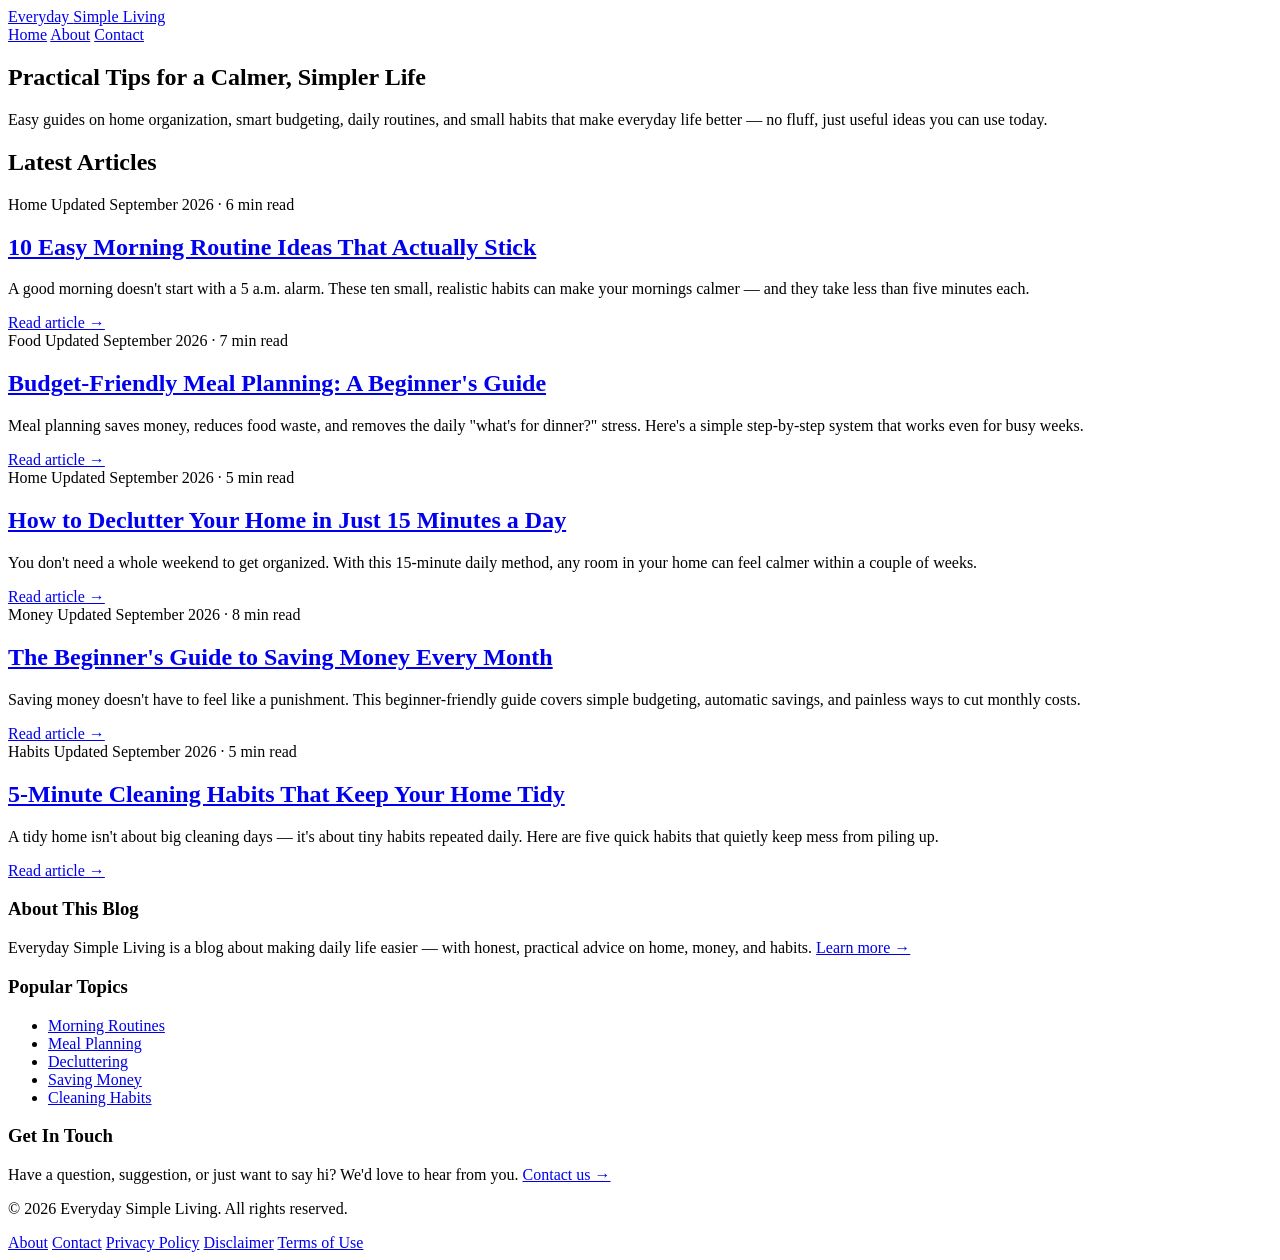
==== index.html @ 18d077da "Add Everyday Simple Living blog: homepage, 5 articles, and AdSense-required pages (About, Contact, P" ====
<!DOCTYPE html>
<html lang="en">
<head>
  <meta charset="UTF-8">
  <meta name="viewport" content="width=device-width, initial-scale=1.0">
  <title>Everyday Simple Living — Practical Tips for Home, Money &amp; Daily Life</title>
  <meta name="description" content="Everyday Simple Living shares practical, easy-to-follow tips on home organization, budgeting, routines, and everyday life. Simple ideas that make daily life calmer and better.">
  <link rel="stylesheet" href="style.css">
</head>
<body>

<header class="site-header">
  <div class="header-inner">
    <a class="site-title" href="index.html">Everyday <span>Simple Living</span></a>
    <nav class="main-nav">
      <a href="index.html" class="active">Home</a>
      <a href="about.html">About</a>
      <a href="contact.html">Contact</a>
    </nav>
  </div>
</header>

<section class="hero">
  <h1>Practical Tips for a Calmer, Simpler Life</h1>
  <p>Easy guides on home organization, smart budgeting, daily routines, and small habits that make everyday life better — no fluff, just useful ideas you can use today.</p>
</section>

<div class="container">
  <main class="content">
    <h2 class="section-title">Latest Articles</h2>
    <div class="post-list">

      <article class="card">
        <div class="meta"><span class="tag">Home</span> Updated September 2026 · 6 min read</div>
        <h2><a href="posts/easy-morning-routines.html">10 Easy Morning Routine Ideas That Actually Stick</a></h2>
        <p class="excerpt">A good morning doesn't start with a 5 a.m. alarm. These ten small, realistic habits can make your mornings calmer — and they take less than five minutes each.</p>
        <a class="read-more" href="posts/easy-morning-routines.html">Read article →</a>
      </article>

      <article class="card">
        <div class="meta"><span class="tag">Food</span> Updated September 2026 · 7 min read</div>
        <h2><a href="posts/budget-friendly-meal-planning.html">Budget-Friendly Meal Planning: A Beginner's Guide</a></h2>
        <p class="excerpt">Meal planning saves money, reduces food waste, and removes the daily "what's for dinner?" stress. Here's a simple step-by-step system that works even for busy weeks.</p>
        <a class="read-more" href="posts/budget-friendly-meal-planning.html">Read article →</a>
      </article>

      <article class="card">
        <div class="meta"><span class="tag">Home</span> Updated September 2026 · 5 min read</div>
        <h2><a href="posts/declutter-your-home-15-minutes.html">How to Declutter Your Home in Just 15 Minutes a Day</a></h2>
        <p class="excerpt">You don't need a whole weekend to get organized. With this 15-minute daily method, any room in your home can feel calmer within a couple of weeks.</p>
        <a class="read-more" href="posts/declutter-your-home-15-minutes.html">Read article →</a>
      </article>

      <article class="card">
        <div class="meta"><span class="tag">Money</span> Updated September 2026 · 8 min read</div>
        <h2><a href="posts/beginners-guide-saving-money.html">The Beginner's Guide to Saving Money Every Month</a></h2>
        <p class="excerpt">Saving money doesn't have to feel like a punishment. This beginner-friendly guide covers simple budgeting, automatic savings, and painless ways to cut monthly costs.</p>
        <a class="read-more" href="posts/beginners-guide-saving-money.html">Read article →</a>
      </article>

      <article class="card">
        <div class="meta"><span class="tag">Habits</span> Updated September 2026 · 5 min read</div>
        <h2><a href="posts/5-minute-cleaning-habits.html">5-Minute Cleaning Habits That Keep Your Home Tidy</a></h2>
        <p class="excerpt">A tidy home isn't about big cleaning days — it's about tiny habits repeated daily. Here are five quick habits that quietly keep mess from piling up.</p>
        <a class="read-more" href="posts/5-minute-cleaning-habits.html">Read article →</a>
      </article>

    </div>
  </main>

  <aside class="sidebar">
    <div class="widget">
      <h3>About This Blog</h3>
      <p>Everyday Simple Living is a blog about making daily life easier — with honest, practical advice on home, money, and habits. <a href="about.html">Learn more →</a></p>
    </div>
    <div class="widget">
      <h3>Popular Topics</h3>
      <ul>
        <li><a href="posts/easy-morning-routines.html">Morning Routines</a></li>
        <li><a href="posts/budget-friendly-meal-planning.html">Meal Planning</a></li>
        <li><a href="posts/declutter-your-home-15-minutes.html">Decluttering</a></li>
        <li><a href="posts/beginners-guide-saving-money.html">Saving Money</a></li>
        <li><a href="posts/5-minute-cleaning-habits.html">Cleaning Habits</a></li>
      </ul>
    </div>
    <div class="widget">
      <h3>Get In Touch</h3>
      <p>Have a question, suggestion, or just want to say hi? We'd love to hear from you. <a href="contact.html">Contact us →</a></p>
    </div>
  </aside>
</div>

<footer class="site-footer">
  <div class="footer-inner">
    <p>© 2026 Everyday Simple Living. All rights reserved.</p>
    <span class="legal">
      <a href="about.html">About</a>
      <a href="contact.html">Contact</a>
      <a href="privacy-policy.html">Privacy Policy</a>
      <a href="disclaimer.html">Disclaimer</a>
      <a href="terms.html">Terms of Use</a>
    </span>
  </div>
</footer>

</body>
</html>
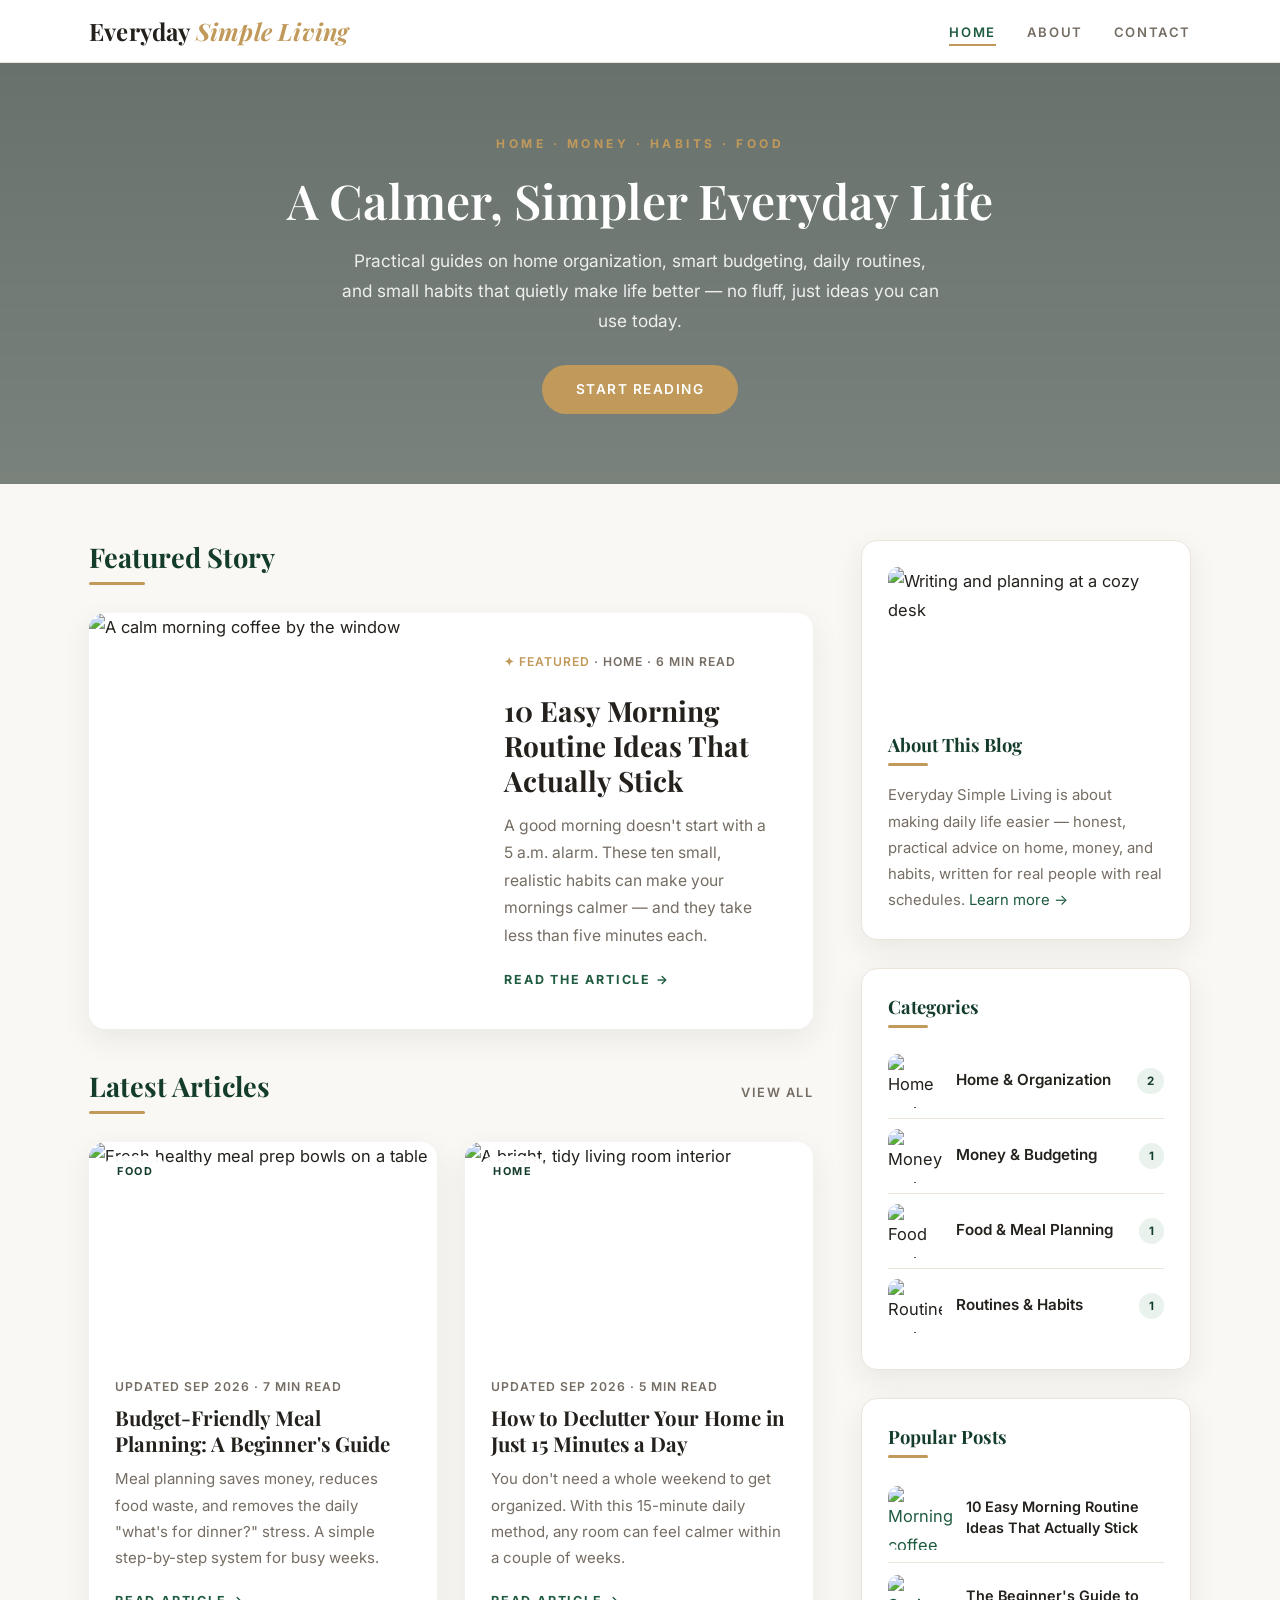
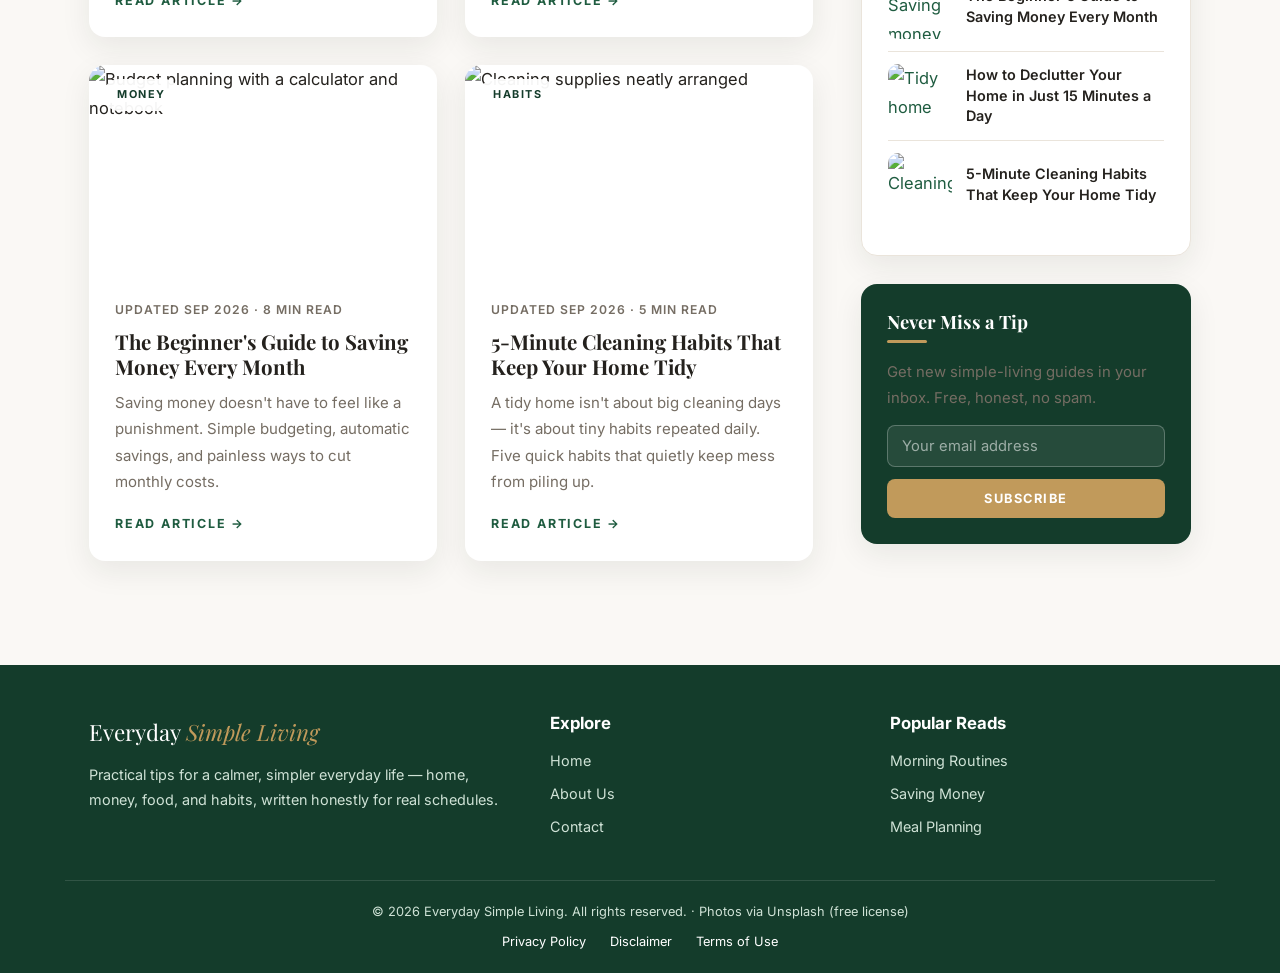
==== commit 55e6193e: "Redesign homepage: hero with background image, featured story, 4 image cards, sidebar with categorie" ====
--- a/index.html
+++ b/index.html
@@ -21,81 +21,204 @@
 </header>
 
 <section class="hero">
-  <h1>Practical Tips for a Calmer, Simpler Life</h1>
-  <p>Easy guides on home organization, smart budgeting, daily routines, and small habits that make everyday life better — no fluff, just useful ideas you can use today.</p>
+  <div class="hero-inner">
+    <div class="kicker">Home · Money · Habits · Food</div>
+    <h1>A Calmer, Simpler Everyday Life</h1>
+    <p>Practical guides on home organization, smart budgeting, daily routines, and small habits that quietly make life better — no fluff, just ideas you can use today.</p>
+    <a class="btn" href="#latest">Start Reading</a>
+  </div>
 </section>
 
 <div class="container">
-  <main class="content">
-    <h2 class="section-title">Latest Articles</h2>
-    <div class="post-list">
-
-      <article class="card">
-        <div class="meta"><span class="tag">Home</span> Updated September 2026 · 6 min read</div>
+  <main class="content" id="latest">
+    <div class="section-head">
+      <h2>Featured Story</h2>
+    </div>
+
+    <article class="featured">
+      <div class="featured-img">
+        <img src="https://images.unsplash.com/photo-1495474472287-4d71bcdd2085?w=1000&q=80&auto=format&fit=crop" alt="A calm morning coffee by the window" loading="lazy">
+      </div>
+      <div class="featured-body">
+        <div class="meta"><span style="color:var(--gold)">✦ Featured</span> · Home · 6 min read</div>
         <h2><a href="posts/easy-morning-routines.html">10 Easy Morning Routine Ideas That Actually Stick</a></h2>
-        <p class="excerpt">A good morning doesn't start with a 5 a.m. alarm. These ten small, realistic habits can make your mornings calmer — and they take less than five minutes each.</p>
-        <a class="read-more" href="posts/easy-morning-routines.html">Read article →</a>
-      </article>
-
-      <article class="card">
-        <div class="meta"><span class="tag">Food</span> Updated September 2026 · 7 min read</div>
-        <h2><a href="posts/budget-friendly-meal-planning.html">Budget-Friendly Meal Planning: A Beginner's Guide</a></h2>
-        <p class="excerpt">Meal planning saves money, reduces food waste, and removes the daily "what's for dinner?" stress. Here's a simple step-by-step system that works even for busy weeks.</p>
-        <a class="read-more" href="posts/budget-friendly-meal-planning.html">Read article →</a>
-      </article>
-
-      <article class="card">
-        <div class="meta"><span class="tag">Home</span> Updated September 2026 · 5 min read</div>
-        <h2><a href="posts/declutter-your-home-15-minutes.html">How to Declutter Your Home in Just 15 Minutes a Day</a></h2>
-        <p class="excerpt">You don't need a whole weekend to get organized. With this 15-minute daily method, any room in your home can feel calmer within a couple of weeks.</p>
-        <a class="read-more" href="posts/declutter-your-home-15-minutes.html">Read article →</a>
-      </article>
-
-      <article class="card">
-        <div class="meta"><span class="tag">Money</span> Updated September 2026 · 8 min read</div>
-        <h2><a href="posts/beginners-guide-saving-money.html">The Beginner's Guide to Saving Money Every Month</a></h2>
-        <p class="excerpt">Saving money doesn't have to feel like a punishment. This beginner-friendly guide covers simple budgeting, automatic savings, and painless ways to cut monthly costs.</p>
-        <a class="read-more" href="posts/beginners-guide-saving-money.html">Read article →</a>
-      </article>
-
-      <article class="card">
-        <div class="meta"><span class="tag">Habits</span> Updated September 2026 · 5 min read</div>
-        <h2><a href="posts/5-minute-cleaning-habits.html">5-Minute Cleaning Habits That Keep Your Home Tidy</a></h2>
-        <p class="excerpt">A tidy home isn't about big cleaning days — it's about tiny habits repeated daily. Here are five quick habits that quietly keep mess from piling up.</p>
-        <a class="read-more" href="posts/5-minute-cleaning-habits.html">Read article →</a>
+        <p>A good morning doesn't start with a 5 a.m. alarm. These ten small, realistic habits can make your mornings calmer — and they take less than five minutes each.</p>
+        <a class="read-more" href="posts/easy-morning-routines.html">Read the article →</a>
+      </div>
+    </article>
+
+    <div class="section-head">
+      <h2>Latest Articles</h2>
+      <a href="index.html">View all</a>
+    </div>
+
+    <div class="post-grid">
+
+      <article class="card">
+        <div class="card-img">
+          <img src="https://images.unsplash.com/photo-1512621776951-a57141f2eefd?w=900&q=80&auto=format&fit=crop" alt="Fresh healthy meal prep bowls on a table" loading="lazy">
+          <span class="tag">Food</span>
+        </div>
+        <div class="card-body">
+          <div class="meta">Updated Sep 2026 · 7 min read</div>
+          <h3><a href="posts/budget-friendly-meal-planning.html">Budget-Friendly Meal Planning: A Beginner's Guide</a></h3>
+          <p class="excerpt">Meal planning saves money, reduces food waste, and removes the daily "what's for dinner?" stress. A simple step-by-step system for busy weeks.</p>
+          <a class="read-more" href="posts/budget-friendly-meal-planning.html">Read article →</a>
+        </div>
+      </article>
+
+      <article class="card">
+        <div class="card-img">
+          <img src="https://images.unsplash.com/photo-1522708323590-d24dbb6b0267?w=900&q=80&auto=format&fit=crop" alt="A bright, tidy living room interior" loading="lazy">
+          <span class="tag">Home</span>
+        </div>
+        <div class="card-body">
+          <div class="meta">Updated Sep 2026 · 5 min read</div>
+          <h3><a href="posts/declutter-your-home-15-minutes.html">How to Declutter Your Home in Just 15 Minutes a Day</a></h3>
+          <p class="excerpt">You don't need a whole weekend to get organized. With this 15-minute daily method, any room can feel calmer within a couple of weeks.</p>
+          <a class="read-more" href="posts/declutter-your-home-15-minutes.html">Read article →</a>
+        </div>
+      </article>
+
+      <article class="card">
+        <div class="card-img">
+          <img src="https://images.unsplash.com/photo-1554224155-6726b3ff858f?w=900&q=80&auto=format&fit=crop" alt="Budget planning with a calculator and notebook" loading="lazy">
+          <span class="tag">Money</span>
+        </div>
+        <div class="card-body">
+          <div class="meta">Updated Sep 2026 · 8 min read</div>
+          <h3><a href="posts/beginners-guide-saving-money.html">The Beginner's Guide to Saving Money Every Month</a></h3>
+          <p class="excerpt">Saving money doesn't have to feel like a punishment. Simple budgeting, automatic savings, and painless ways to cut monthly costs.</p>
+          <a class="read-more" href="posts/beginners-guide-saving-money.html">Read article →</a>
+        </div>
+      </article>
+
+      <article class="card">
+        <div class="card-img">
+          <img src="https://images.unsplash.com/photo-1581578731548-c64695cc6952?w=900&q=80&auto=format&fit=crop" alt="Cleaning supplies neatly arranged" loading="lazy">
+          <span class="tag">Habits</span>
+        </div>
+        <div class="card-body">
+          <div class="meta">Updated Sep 2026 · 5 min read</div>
+          <h3><a href="posts/5-minute-cleaning-habits.html">5-Minute Cleaning Habits That Keep Your Home Tidy</a></h3>
+          <p class="excerpt">A tidy home isn't about big cleaning days — it's about tiny habits repeated daily. Five quick habits that quietly keep mess from piling up.</p>
+          <a class="read-more" href="posts/5-minute-cleaning-habits.html">Read article →</a>
+        </div>
       </article>
 
     </div>
   </main>
 
   <aside class="sidebar">
+
     <div class="widget">
-      <h3>About This Blog</h3>
-      <p>Everyday Simple Living is a blog about making daily life easier — with honest, practical advice on home, money, and habits. <a href="about.html">Learn more →</a></p>
-    </div>
+      <img class="about-img" src="https://images.unsplash.com/photo-1454165804606-c3d57bc86b40?w=800&q=80&auto=format&fit=crop" alt="Writing and planning at a cozy desk" loading="lazy">
+      <h3 class="widget-title">About This Blog</h3>
+      <p>Everyday Simple Living is about making daily life easier — honest, practical advice on home, money, and habits, written for real people with real schedules. <a href="about.html">Learn more →</a></p>
+    </div>
+
     <div class="widget">
-      <h3>Popular Topics</h3>
+      <h3 class="widget-title">Categories</h3>
+      <ul class="cat-list">
+        <li>
+          <a href="index.html">
+            <img src="https://images.unsplash.com/photo-1600585154340-be6161a56a0c?w=300&q=70&auto=format&fit=crop" alt="Home and organization" loading="lazy">
+            <span class="cat-name">Home &amp; Organization</span>
+            <span class="cat-count">2</span>
+          </a>
+        </li>
+        <li>
+          <a href="index.html">
+            <img src="https://images.unsplash.com/photo-1554224155-6726b3ff858f?w=300&q=70&auto=format&fit=crop" alt="Money and budgeting" loading="lazy">
+            <span class="cat-name">Money &amp; Budgeting</span>
+            <span class="cat-count">1</span>
+          </a>
+        </li>
+        <li>
+          <a href="index.html">
+            <img src="https://images.unsplash.com/photo-1490645935967-10de6ba17061?w=300&q=70&auto=format&fit=crop" alt="Food and meal planning" loading="lazy">
+            <span class="cat-name">Food &amp; Meal Planning</span>
+            <span class="cat-count">1</span>
+          </a>
+        </li>
+        <li>
+          <a href="index.html">
+            <img src="https://images.unsplash.com/photo-1517705008128-361805f42e86?w=300&q=70&auto=format&fit=crop" alt="Routines and habits" loading="lazy">
+            <span class="cat-name">Routines &amp; Habits</span>
+            <span class="cat-count">1</span>
+          </a>
+        </li>
+      </ul>
+    </div>
+
+    <div class="widget">
+      <h3 class="widget-title">Popular Posts</h3>
+      <ul class="pop-list">
+        <li>
+          <a href="posts/easy-morning-routines.html">
+            <img src="https://images.unsplash.com/photo-1495474472287-4d71bcdd2085?w=300&q=70&auto=format&fit=crop" alt="Morning coffee" loading="lazy">
+            <span class="pop-title">10 Easy Morning Routine Ideas That Actually Stick</span>
+          </a>
+        </li>
+        <li>
+          <a href="posts/beginners-guide-saving-money.html">
+            <img src="https://images.unsplash.com/photo-1554224155-6726b3ff858f?w=300&q=70&auto=format&fit=crop" alt="Saving money" loading="lazy">
+            <span class="pop-title">The Beginner's Guide to Saving Money Every Month</span>
+          </a>
+        </li>
+        <li>
+          <a href="posts/declutter-your-home-15-minutes.html">
+            <img src="https://images.unsplash.com/photo-1522708323590-d24dbb6b0267?w=300&q=70&auto=format&fit=crop" alt="Tidy home" loading="lazy">
+            <span class="pop-title">How to Declutter Your Home in Just 15 Minutes a Day</span>
+          </a>
+        </li>
+        <li>
+          <a href="posts/5-minute-cleaning-habits.html">
+            <img src="https://images.unsplash.com/photo-1581578731548-c64695cc6952?w=300&q=70&auto=format&fit=crop" alt="Cleaning" loading="lazy">
+            <span class="pop-title">5-Minute Cleaning Habits That Keep Your Home Tidy</span>
+          </a>
+        </li>
+      </ul>
+    </div>
+
+    <div class="widget newsletter">
+      <h3 class="widget-title">Never Miss a Tip</h3>
+      <p style="margin-bottom:14px;">Get new simple-living guides in your inbox. Free, honest, no spam.</p>
+      <form action="mailto:hello@everydaysimpleliving.com" method="post" enctype="text/plain">
+        <input type="email" name="email" placeholder="Your email address" required>
+        <button type="submit">Subscribe</button>
+      </form>
+    </div>
+
+  </aside>
+</div>
+
+<footer class="site-footer">
+  <div class="footer-top">
+    <div>
+      <div class="footer-brand">Everyday <span>Simple Living</span></div>
+      <p>Practical tips for a calmer, simpler everyday life — home, money, food, and habits, written honestly for real schedules.</p>
+    </div>
+    <div>
+      <h3>Explore</h3>
+      <ul>
+        <li><a href="index.html">Home</a></li>
+        <li><a href="about.html">About Us</a></li>
+        <li><a href="contact.html">Contact</a></li>
+      </ul>
+    </div>
+    <div>
+      <h3>Popular Reads</h3>
       <ul>
         <li><a href="posts/easy-morning-routines.html">Morning Routines</a></li>
+        <li><a href="posts/beginners-guide-saving-money.html">Saving Money</a></li>
         <li><a href="posts/budget-friendly-meal-planning.html">Meal Planning</a></li>
-        <li><a href="posts/declutter-your-home-15-minutes.html">Decluttering</a></li>
-        <li><a href="posts/beginners-guide-saving-money.html">Saving Money</a></li>
-        <li><a href="posts/5-minute-cleaning-habits.html">Cleaning Habits</a></li>
-      </ul>
-    </div>
-    <div class="widget">
-      <h3>Get In Touch</h3>
-      <p>Have a question, suggestion, or just want to say hi? We'd love to hear from you. <a href="contact.html">Contact us →</a></p>
-    </div>
-  </aside>
-</div>
-
-<footer class="site-footer">
-  <div class="footer-inner">
-    <p>© 2026 Everyday Simple Living. All rights reserved.</p>
+      </ul>
+    </div>
+  </div>
+  <div class="footer-bottom">
+    <p>© 2026 Everyday Simple Living. All rights reserved. · Photos via Unsplash (free license)</p>
     <span class="legal">
-      <a href="about.html">About</a>
-      <a href="contact.html">Contact</a>
       <a href="privacy-policy.html">Privacy Policy</a>
       <a href="disclaimer.html">Disclaimer</a>
       <a href="terms.html">Terms of Use</a>
--- a/style.css
+++ b/style.css
@@ -0,0 +1,450 @@
+@import url('https://fonts.googleapis.com/css2?family=Playfair+Display:ital,wght@0,500;0,600;0,700;1,500&family=Inter:wght@400;500;600;700&display=swap');
+
+:root {
+  --bg: #faf8f5;
+  --card: #ffffff;
+  --text: #24211d;
+  --muted: #756d63;
+  --accent: #1f5c40;
+  --accent-dark: #143c2b;
+  --accent-light: #e9f2ec;
+  --gold: #c19a5b;
+  --border: #eae4db;
+  --shadow: 0 10px 30px rgba(20, 40, 30, 0.08);
+  --shadow-hover: 0 18px 44px rgba(20, 40, 30, 0.14);
+  --max: 1150px;
+}
+
+* { margin: 0; padding: 0; box-sizing: border-box; }
+
+body {
+  font-family: "Inter", "Helvetica Neue", Arial, sans-serif;
+  background: var(--bg);
+  color: var(--text);
+  line-height: 1.75;
+  font-size: 16.5px;
+}
+
+h1, h2, h3, .site-title {
+  font-family: "Playfair Display", Georgia, serif;
+  line-height: 1.25;
+}
+
+img { display: block; }
+a { color: var(--accent); text-decoration: none; }
+a:hover { text-decoration: none; }
+
+/* ===== Header ===== */
+header.site-header {
+  background: rgba(255,255,255,0.94);
+  backdrop-filter: blur(8px);
+  border-bottom: 1px solid var(--border);
+  position: sticky;
+  top: 0;
+  z-index: 50;
+}
+.header-inner {
+  max-width: var(--max);
+  margin: 0 auto;
+  padding: 16px 24px;
+  display: flex;
+  align-items: center;
+  justify-content: space-between;
+  flex-wrap: wrap;
+  gap: 12px;
+}
+.site-title {
+  font-size: 1.5rem;
+  font-weight: 700;
+  color: var(--text);
+  letter-spacing: 0.2px;
+}
+.site-title span { color: var(--gold); font-style: italic; }
+nav.main-nav a {
+  margin-left: 26px;
+  font-size: 0.82rem;
+  color: var(--muted);
+  font-weight: 600;
+  text-transform: uppercase;
+  letter-spacing: 1.6px;
+  padding-bottom: 4px;
+  border-bottom: 2px solid transparent;
+  transition: color .2s;
+}
+nav.main-nav a:hover, nav.main-nav a.active { color: var(--accent); border-bottom-color: var(--gold); }
+
+/* ===== Hero ===== */
+.hero {
+  position: relative;
+  min-height: 400px;
+  display: flex;
+  align-items: center;
+  justify-content: center;
+  text-align: center;
+  background:
+    linear-gradient(rgba(15, 32, 24, 0.62), rgba(15, 32, 24, 0.55)),
+    url("https://images.unsplash.com/photo-1493809842364-78817add7ffb?w=1800&q=80&auto=format&fit=crop") center/cover no-repeat;
+  color: #fff;
+  padding: 70px 24px;
+}
+.hero-inner { max-width: 720px; }
+.hero .kicker {
+  font-size: 0.75rem;
+  font-weight: 700;
+  letter-spacing: 3.5px;
+  text-transform: uppercase;
+  color: var(--gold);
+  margin-bottom: 16px;
+}
+.hero h1 {
+  font-size: 3rem;
+  font-weight: 600;
+  margin-bottom: 16px;
+  color: #fff;
+}
+.hero p {
+  color: rgba(255,255,255,0.88);
+  font-size: 1.08rem;
+  max-width: 600px;
+  margin: 0 auto 28px;
+}
+.btn {
+  display: inline-block;
+  background: var(--gold);
+  color: #fff !important;
+  font-weight: 600;
+  font-size: 0.85rem;
+  letter-spacing: 1.5px;
+  text-transform: uppercase;
+  padding: 13px 34px;
+  border-radius: 40px;
+  transition: transform .2s, background .2s;
+}
+.btn:hover { background: #ad844a; transform: translateY(-2px); }
+
+/* ===== Layout ===== */
+.container {
+  max-width: var(--max);
+  margin: 0 auto;
+  padding: 56px 24px;
+  display: grid;
+  grid-template-columns: 1fr 330px;
+  gap: 48px;
+}
+main.content { min-width: 0; }
+
+.section-head {
+  display: flex;
+  align-items: baseline;
+  justify-content: space-between;
+  margin-bottom: 28px;
+}
+.section-head h2 {
+  font-size: 1.7rem;
+  color: var(--accent-dark);
+}
+.section-head h2::after {
+  content: "";
+  display: block;
+  width: 56px;
+  height: 3px;
+  background: var(--gold);
+  margin-top: 8px;
+  border-radius: 2px;
+}
+.section-head a { font-size: 0.8rem; font-weight: 600; letter-spacing: 1.5px; text-transform: uppercase; color: var(--muted); }
+.section-head a:hover { color: var(--accent); }
+
+/* ===== Featured card ===== */
+article.featured {
+  background: var(--card);
+  border-radius: 16px;
+  overflow: hidden;
+  box-shadow: var(--shadow);
+  display: grid;
+  grid-template-columns: 1.1fr 1fr;
+  margin-bottom: 40px;
+  transition: box-shadow .25s;
+}
+article.featured:hover { box-shadow: var(--shadow-hover); }
+.featured-img {
+  overflow: hidden;
+  min-height: 320px;
+}
+.featured-img img { width: 100%; height: 100%; object-fit: cover; transition: transform .5s; }
+article.featured:hover .featured-img img { transform: scale(1.05); }
+.featured-body { padding: 38px 36px; display: flex; flex-direction: column; justify-content: center; }
+.featured-body h2 { font-size: 1.75rem; margin: 12px 0 14px; }
+.featured-body h2 a { color: var(--text); }
+.featured-body h2 a:hover { color: var(--accent); }
+.featured-body p { color: var(--muted); margin-bottom: 20px; font-size: 0.98rem; }
+
+/* ===== Post cards grid ===== */
+.post-grid {
+  display: grid;
+  grid-template-columns: 1fr 1fr;
+  gap: 28px;
+}
+article.card {
+  background: var(--card);
+  border-radius: 16px;
+  overflow: hidden;
+  box-shadow: var(--shadow);
+  display: flex;
+  flex-direction: column;
+  transition: transform .25s, box-shadow .25s;
+}
+article.card:hover { transform: translateY(-4px); box-shadow: var(--shadow-hover); }
+.card-img { position: relative; overflow: hidden; }
+.card-img img { width: 100%; height: 210px; object-fit: cover; transition: transform .5s; }
+article.card:hover .card-img img { transform: scale(1.06); }
+.card-img .tag {
+  position: absolute;
+  top: 14px;
+  left: 14px;
+  background: rgba(255,255,255,0.95);
+  color: var(--accent-dark);
+  font-size: 0.68rem;
+  font-weight: 700;
+  letter-spacing: 1.5px;
+  text-transform: uppercase;
+  padding: 6px 14px;
+  border-radius: 30px;
+}
+.card-body { padding: 24px 26px 26px; display: flex; flex-direction: column; flex: 1; }
+.card-body h3 { font-size: 1.28rem; margin-bottom: 10px; }
+.card-body h3 a { color: var(--text); }
+.card-body h3 a:hover { color: var(--accent); }
+.meta {
+  font-size: 0.76rem;
+  color: var(--muted);
+  letter-spacing: 1px;
+  text-transform: uppercase;
+  font-weight: 600;
+  margin-bottom: 8px;
+}
+.card-body p.excerpt { color: var(--muted); font-size: 0.94rem; margin-bottom: 18px; }
+.read-more {
+  margin-top: auto;
+  font-weight: 700;
+  font-size: 0.78rem;
+  letter-spacing: 1.8px;
+  text-transform: uppercase;
+  color: var(--accent);
+}
+.read-more:hover { color: var(--gold); }
+
+/* ===== Sidebar ===== */
+aside.sidebar { display: grid; gap: 28px; align-content: start; }
+.widget {
+  background: var(--card);
+  border: 1px solid var(--border);
+  border-radius: 16px;
+  padding: 26px;
+  box-shadow: var(--shadow);
+}
+.widget-title {
+  font-size: 1.15rem;
+  color: var(--accent-dark);
+  margin-bottom: 16px;
+  position: relative;
+  padding-bottom: 10px;
+}
+.widget-title::after {
+  content: "";
+  position: absolute;
+  bottom: 0;
+  left: 0;
+  width: 40px;
+  height: 3px;
+  background: var(--gold);
+  border-radius: 2px;
+}
+.widget p { font-size: 0.93rem; color: var(--muted); }
+.about-img { width: 100%; height: 150px; object-fit: cover; border-radius: 10px; margin-bottom: 16px; }
+
+/* categories */
+.cat-list { list-style: none; }
+.cat-list li a {
+  display: flex;
+  align-items: center;
+  gap: 14px;
+  padding: 10px 0;
+  color: var(--text);
+  border-bottom: 1px solid var(--border);
+  transition: padding-left .2s;
+}
+.cat-list li:last-child a { border-bottom: none; }
+.cat-list li a:hover { padding-left: 6px; }
+.cat-list li a:hover .cat-name { color: var(--accent); }
+.cat-list img { width: 54px; height: 54px; object-fit: cover; border-radius: 10px; }
+.cat-name { font-weight: 600; font-size: 0.95rem; }
+.cat-count {
+  margin-left: auto;
+  background: var(--accent-light);
+  color: var(--accent-dark);
+  font-size: 0.72rem;
+  font-weight: 700;
+  padding: 3px 10px;
+  border-radius: 20px;
+}
+
+/* popular posts */
+.pop-list { list-style: none; }
+.pop-list li a {
+  display: flex;
+  gap: 14px;
+  align-items: center;
+  padding: 12px 0;
+  border-bottom: 1px solid var(--border);
+}
+.pop-list li:last-child a { border-bottom: none; }
+.pop-list img { width: 64px; height: 64px; object-fit: cover; border-radius: 10px; flex-shrink: 0; }
+.pop-title { font-weight: 600; font-size: 0.9rem; color: var(--text); line-height: 1.4; }
+.pop-list li a:hover .pop-title { color: var(--accent); }
+
+/* newsletter */
+.widget.newsletter { background: var(--accent-dark); border: none; color: #dcebe2; }
+.widget.newsletter .widget-title { color: #fff; }
+.widget.newsletter input {
+  width: 100%;
+  padding: 11px 14px;
+  border: 1px solid rgba(255,255,255,0.25);
+  background: rgba(255,255,255,0.08);
+  color: #fff;
+  border-radius: 8px;
+  font-family: inherit;
+  font-size: 0.92rem;
+  margin-bottom: 12px;
+}
+.widget.newsletter input::placeholder { color: rgba(255,255,255,0.55); }
+.widget.newsletter button {
+  width: 100%;
+  background: var(--gold);
+  color: #fff;
+  border: none;
+  padding: 12px;
+  border-radius: 8px;
+  font-weight: 700;
+  font-size: 0.8rem;
+  letter-spacing: 1.5px;
+  text-transform: uppercase;
+  cursor: pointer;
+  font-family: inherit;
+}
+.widget.newsletter button:hover { background: #ad844a; }
+
+/* ===== Article page ===== */
+.single-article {
+  max-width: 800px;
+  margin: 0 auto;
+  padding: 48px 24px 64px;
+}
+.single-article h1 { font-size: 2.3rem; margin: 12px 0 16px; }
+.single-article h2 { font-size: 1.5rem; margin: 32px 0 12px; color: var(--accent-dark); }
+.single-article h3 { font-size: 1.15rem; margin: 22px 0 8px; }
+.single-article p { margin-bottom: 16px; }
+.single-article ul, .single-article ol { margin: 0 0 16px 26px; }
+.single-article li { margin-bottom: 6px; }
+.byline {
+  color: var(--muted);
+  font-size: 0.78rem;
+  letter-spacing: 1.5px;
+  text-transform: uppercase;
+  font-weight: 600;
+  border-bottom: 1px solid var(--border);
+  padding-bottom: 18px;
+  margin-bottom: 28px;
+}
+.post-hero {
+  width: 100%;
+  max-height: 380px;
+  object-fit: cover;
+  border-radius: 16px;
+  margin-bottom: 30px;
+  box-shadow: var(--shadow);
+}
+.back-link { margin-top: 40px; display: inline-block; font-weight: 600; }
+
+/* ===== Static pages ===== */
+.static-page { max-width: 800px; margin: 0 auto; padding: 48px 24px 64px; }
+.static-page h1 { font-size: 2.1rem; margin-bottom: 22px; color: var(--accent-dark); }
+.static-page h2 { font-size: 1.3rem; margin: 28px 0 10px; }
+.static-page p, .static-page li { margin-bottom: 14px; color: #3d3a35; }
+.static-page ul { margin: 0 0 14px 26px; }
+
+/* contact form */
+.contact-form label { display: block; font-weight: 600; margin: 14px 0 6px; font-size: 0.9rem; }
+.contact-form input, .contact-form textarea {
+  width: 100%;
+  padding: 11px 13px;
+  border: 1px solid var(--border);
+  border-radius: 8px;
+  font-size: 1rem;
+  font-family: inherit;
+  background: var(--card);
+}
+.contact-form button {
+  margin-top: 16px;
+  background: var(--accent);
+  color: #fff;
+  border: none;
+  padding: 13px 30px;
+  border-radius: 40px;
+  font-size: 0.85rem;
+  font-weight: 700;
+  letter-spacing: 1.5px;
+  text-transform: uppercase;
+  cursor: pointer;
+  font-family: inherit;
+}
+.contact-form button:hover { background: var(--accent-dark); }
+
+/* ===== Footer ===== */
+footer.site-footer {
+  background: var(--accent-dark);
+  color: #cfe2d6;
+  margin-top: 48px;
+}
+.footer-top {
+  max-width: var(--max);
+  margin: 0 auto;
+  padding: 48px 24px 32px;
+  display: grid;
+  grid-template-columns: 1.4fr 1fr 1fr;
+  gap: 40px;
+}
+.footer-top h3 {
+  color: #fff;
+  font-size: 1.05rem;
+  margin-bottom: 14px;
+  font-family: "Inter", sans-serif;
+  font-weight: 700;
+}
+.footer-top p, .footer-top li { font-size: 0.9rem; }
+.footer-top ul { list-style: none; }
+.footer-top ul li { margin-bottom: 8px; }
+.footer-top a { color: #cfe2d6; }
+.footer-top a:hover { color: #fff; }
+.footer-brand { font-family: "Playfair Display", Georgia, serif; font-size: 1.4rem; color: #fff; margin-bottom: 10px; }
+.footer-brand span { color: var(--gold); font-style: italic; }
+.footer-bottom {
+  border-top: 1px solid rgba(255,255,255,0.12);
+  max-width: var(--max);
+  margin: 0 auto;
+  padding: 20px 24px;
+  text-align: center;
+  font-size: 0.8rem;
+}
+.footer-bottom a { color: #fff; margin: 0 10px; }
+.footer-bottom .legal { display: block; margin-top: 8px; }
+
+/* ===== Responsive ===== */
+@media (max-width: 960px) {
+  .container { grid-template-columns: 1fr; }
+  .post-grid { grid-template-columns: 1fr; }
+  article.featured { grid-template-columns: 1fr; }
+  .featured-img { min-height: 240px; }
+  .hero h1 { font-size: 2.1rem; }
+  .footer-top { grid-template-columns: 1fr; gap: 28px; }
+}
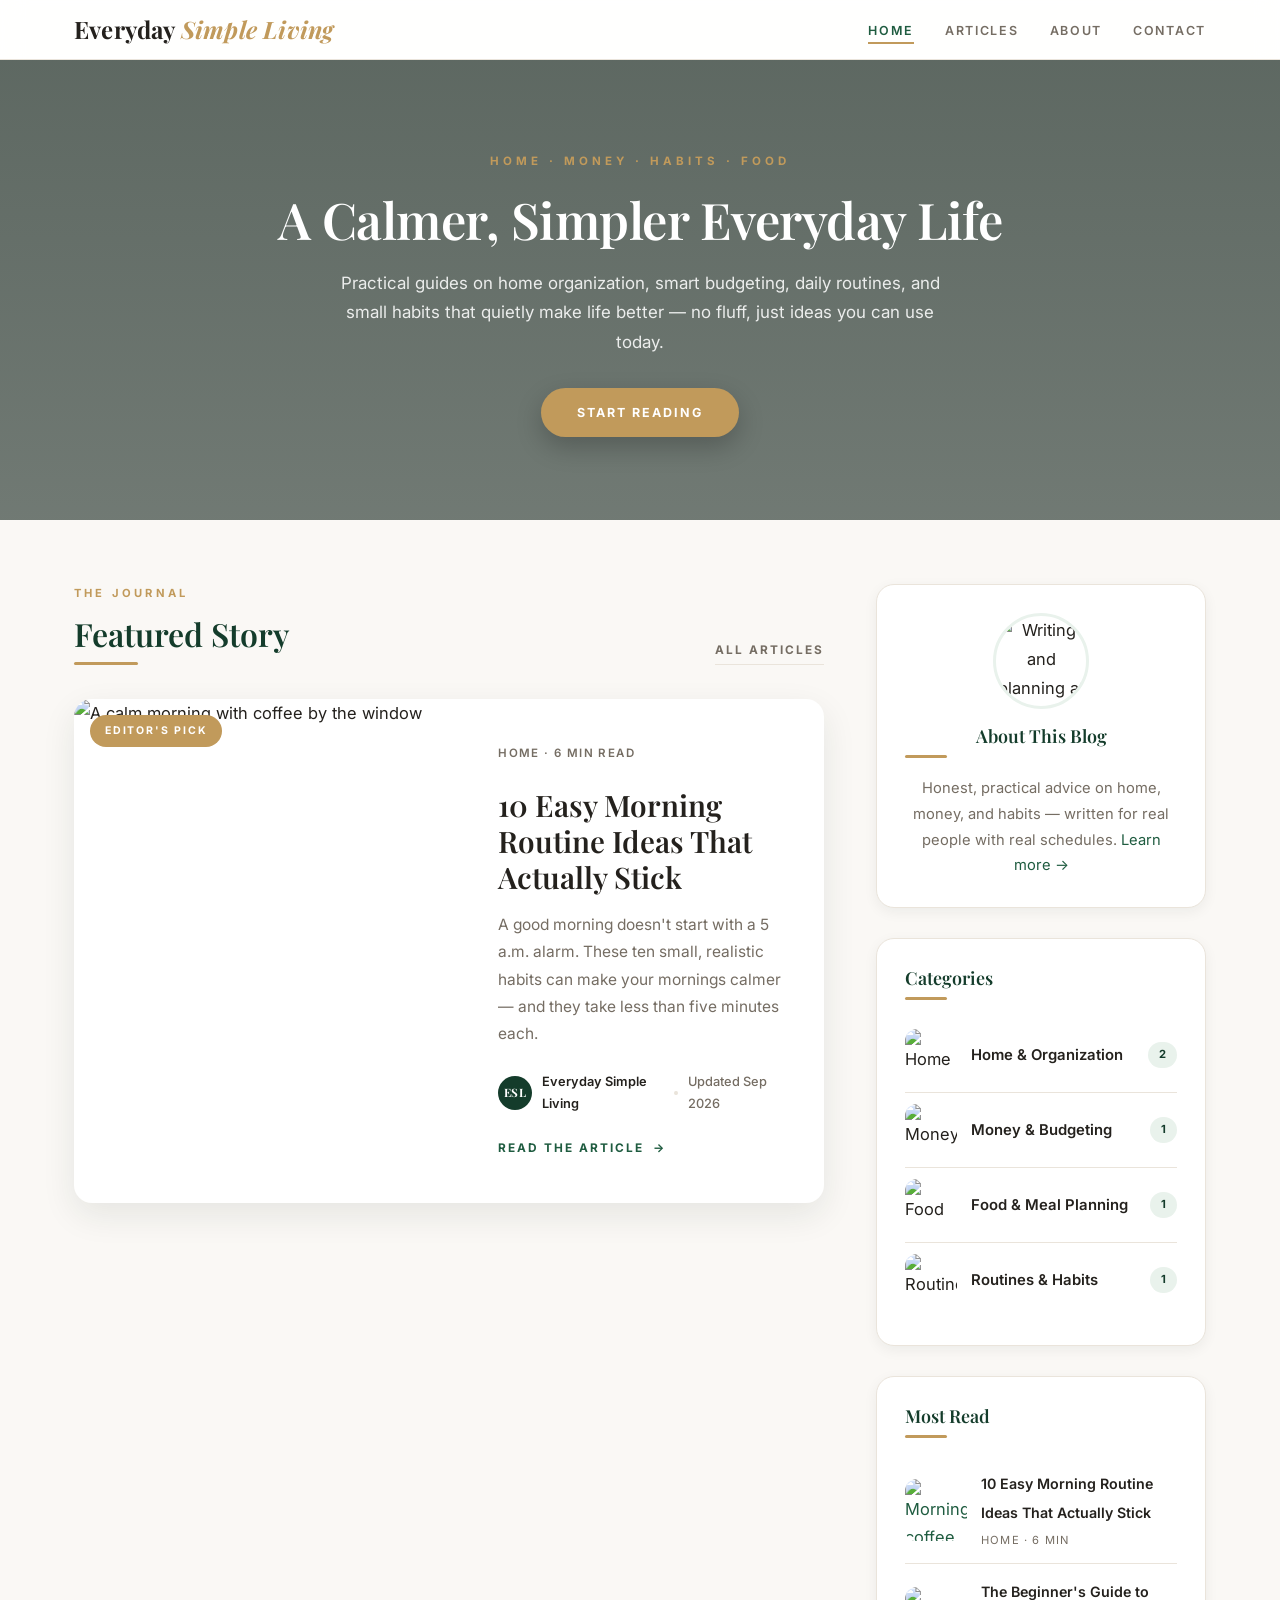
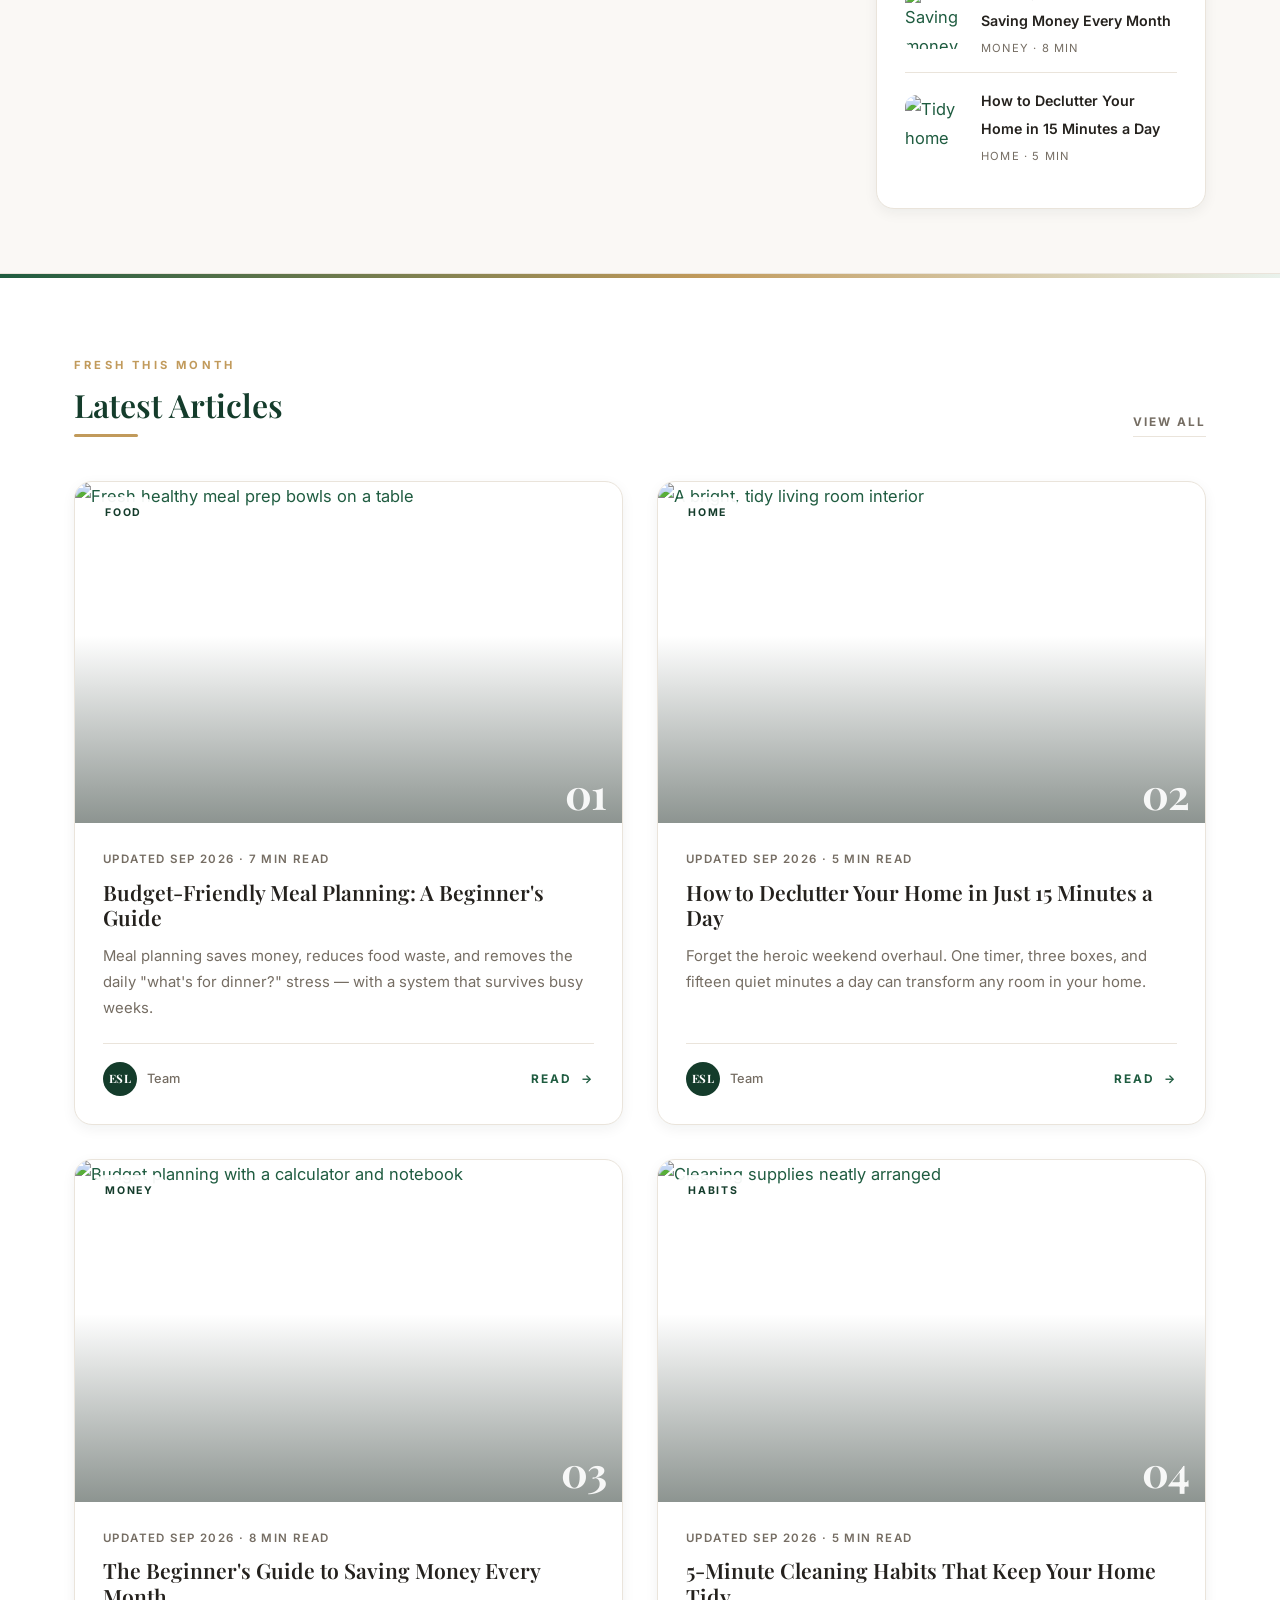
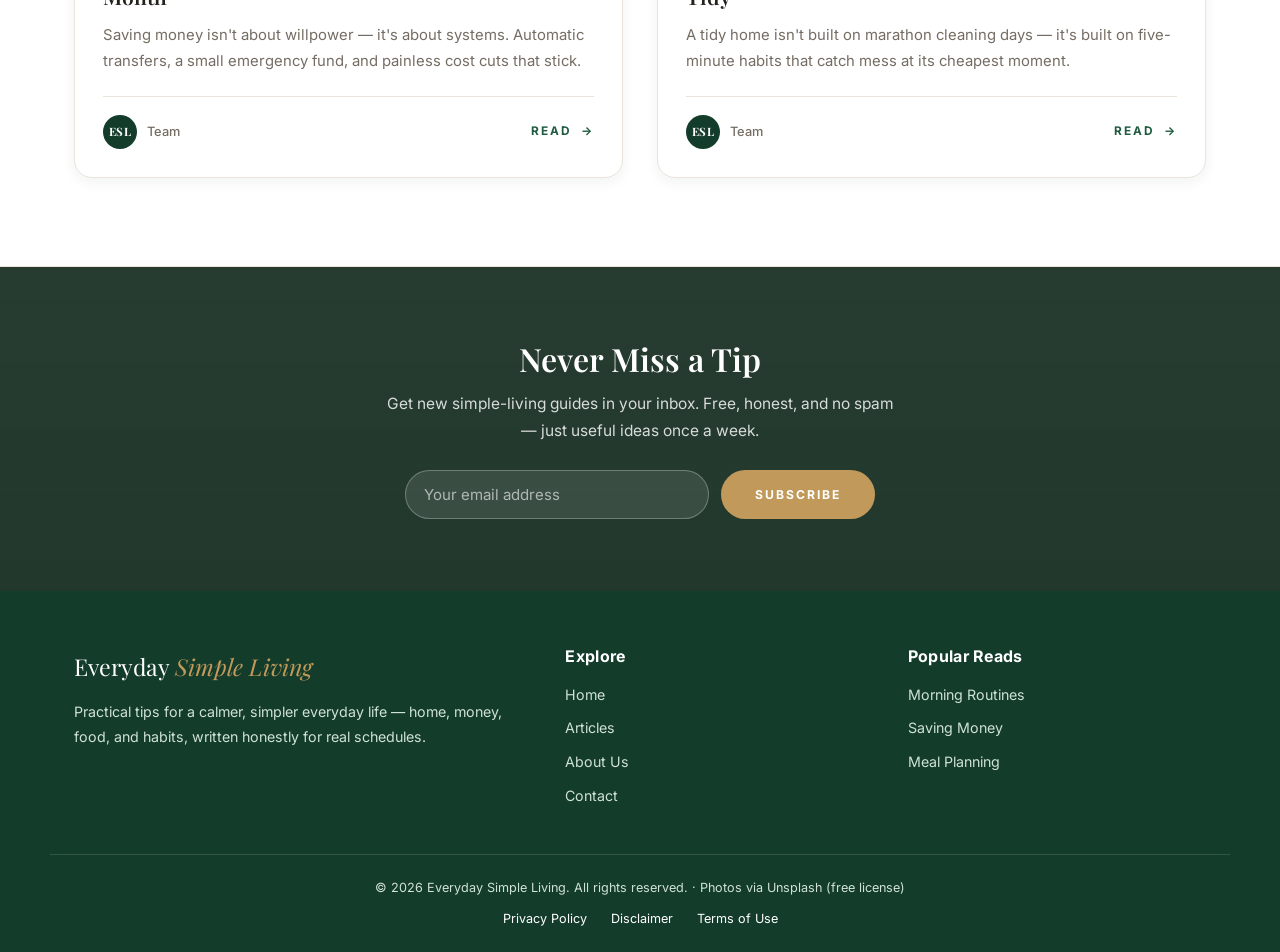
==== commit 302baa55: "Add GSAP ScrollTrigger animations + magazine-style articles band, sidebar widgets and newsletter CTA" ====
--- a/index.html
+++ b/index.html
@@ -5,7 +5,10 @@
   <meta name="viewport" content="width=device-width, initial-scale=1.0">
   <title>Everyday Simple Living — Practical Tips for Home, Money &amp; Daily Life</title>
   <meta name="description" content="Everyday Simple Living shares practical, easy-to-follow tips on home organization, budgeting, routines, and everyday life. Simple ideas that make daily life calmer and better.">
+  <link rel="preconnect" href="https://images.unsplash.com">
+  <link rel="preconnect" href="https://cdnjs.cloudflare.com">
   <link rel="stylesheet" href="style.css">
+  <script>document.documentElement.classList.add('js');</script>
 </head>
 <body>
 
@@ -14,6 +17,7 @@
     <a class="site-title" href="index.html">Everyday <span>Simple Living</span></a>
     <nav class="main-nav">
       <a href="index.html" class="active">Home</a>
+      <a href="#articles">Articles</a>
       <a href="about.html">About</a>
       <a href="contact.html">Contact</a>
     </nav>
@@ -25,125 +29,74 @@
     <div class="kicker">Home · Money · Habits · Food</div>
     <h1>A Calmer, Simpler Everyday Life</h1>
     <p>Practical guides on home organization, smart budgeting, daily routines, and small habits that quietly make life better — no fluff, just ideas you can use today.</p>
-    <a class="btn" href="#latest">Start Reading</a>
+    <a class="btn" href="#articles">Start Reading</a>
   </div>
 </section>
 
 <div class="container">
-  <main class="content" id="latest">
+  <main class="content">
     <div class="section-head">
-      <h2>Featured Story</h2>
-    </div>
-
-    <article class="featured">
-      <div class="featured-img">
-        <img src="https://images.unsplash.com/photo-1495474472287-4d71bcdd2085?w=1000&q=80&auto=format&fit=crop" alt="A calm morning coffee by the window" loading="lazy">
+      <div>
+        <span class="eyebrow">The Journal</span>
+        <h2>Featured Story</h2>
+      </div>
+      <a class="view-all" href="#articles">All articles</a>
+    </div>
+
+    <article class="featured" data-reveal>
+      <div class="featured-media parallax-img">
+        <img src="https://images.unsplash.com/photo-1495474472287-4d71bcdd2085?w=1100&q=80&auto=format&fit=crop" alt="A calm morning with coffee by the window">
+        <span class="chip chip--gold">Editor's Pick</span>
       </div>
       <div class="featured-body">
-        <div class="meta"><span style="color:var(--gold)">✦ Featured</span> · Home · 6 min read</div>
+        <div class="meta">Home · 6 min read</div>
         <h2><a href="posts/easy-morning-routines.html">10 Easy Morning Routine Ideas That Actually Stick</a></h2>
         <p>A good morning doesn't start with a 5 a.m. alarm. These ten small, realistic habits can make your mornings calmer — and they take less than five minutes each.</p>
-        <a class="read-more" href="posts/easy-morning-routines.html">Read the article →</a>
+        <div class="byline-row" style="margin-bottom:22px;">
+          <span class="avatar">ESL</span>
+          <span><strong>Everyday Simple Living</strong></span>
+          <span class="dot"></span>
+          <span>Updated Sep 2026</span>
+        </div>
+        <a class="read-more" href="posts/easy-morning-routines.html">Read the article</a>
       </div>
     </article>
-
-    <div class="section-head">
-      <h2>Latest Articles</h2>
-      <a href="index.html">View all</a>
-    </div>
-
-    <div class="post-grid">
-
-      <article class="card">
-        <div class="card-img">
-          <img src="https://images.unsplash.com/photo-1512621776951-a57141f2eefd?w=900&q=80&auto=format&fit=crop" alt="Fresh healthy meal prep bowls on a table" loading="lazy">
-          <span class="tag">Food</span>
-        </div>
-        <div class="card-body">
-          <div class="meta">Updated Sep 2026 · 7 min read</div>
-          <h3><a href="posts/budget-friendly-meal-planning.html">Budget-Friendly Meal Planning: A Beginner's Guide</a></h3>
-          <p class="excerpt">Meal planning saves money, reduces food waste, and removes the daily "what's for dinner?" stress. A simple step-by-step system for busy weeks.</p>
-          <a class="read-more" href="posts/budget-friendly-meal-planning.html">Read article →</a>
-        </div>
-      </article>
-
-      <article class="card">
-        <div class="card-img">
-          <img src="https://images.unsplash.com/photo-1522708323590-d24dbb6b0267?w=900&q=80&auto=format&fit=crop" alt="A bright, tidy living room interior" loading="lazy">
-          <span class="tag">Home</span>
-        </div>
-        <div class="card-body">
-          <div class="meta">Updated Sep 2026 · 5 min read</div>
-          <h3><a href="posts/declutter-your-home-15-minutes.html">How to Declutter Your Home in Just 15 Minutes a Day</a></h3>
-          <p class="excerpt">You don't need a whole weekend to get organized. With this 15-minute daily method, any room can feel calmer within a couple of weeks.</p>
-          <a class="read-more" href="posts/declutter-your-home-15-minutes.html">Read article →</a>
-        </div>
-      </article>
-
-      <article class="card">
-        <div class="card-img">
-          <img src="https://images.unsplash.com/photo-1554224155-6726b3ff858f?w=900&q=80&auto=format&fit=crop" alt="Budget planning with a calculator and notebook" loading="lazy">
-          <span class="tag">Money</span>
-        </div>
-        <div class="card-body">
-          <div class="meta">Updated Sep 2026 · 8 min read</div>
-          <h3><a href="posts/beginners-guide-saving-money.html">The Beginner's Guide to Saving Money Every Month</a></h3>
-          <p class="excerpt">Saving money doesn't have to feel like a punishment. Simple budgeting, automatic savings, and painless ways to cut monthly costs.</p>
-          <a class="read-more" href="posts/beginners-guide-saving-money.html">Read article →</a>
-        </div>
-      </article>
-
-      <article class="card">
-        <div class="card-img">
-          <img src="https://images.unsplash.com/photo-1581578731548-c64695cc6952?w=900&q=80&auto=format&fit=crop" alt="Cleaning supplies neatly arranged" loading="lazy">
-          <span class="tag">Habits</span>
-        </div>
-        <div class="card-body">
-          <div class="meta">Updated Sep 2026 · 5 min read</div>
-          <h3><a href="posts/5-minute-cleaning-habits.html">5-Minute Cleaning Habits That Keep Your Home Tidy</a></h3>
-          <p class="excerpt">A tidy home isn't about big cleaning days — it's about tiny habits repeated daily. Five quick habits that quietly keep mess from piling up.</p>
-          <a class="read-more" href="posts/5-minute-cleaning-habits.html">Read article →</a>
-        </div>
-      </article>
-
-    </div>
   </main>
 
   <aside class="sidebar">
-
-    <div class="widget">
-      <img class="about-img" src="https://images.unsplash.com/photo-1454165804606-c3d57bc86b40?w=800&q=80&auto=format&fit=crop" alt="Writing and planning at a cozy desk" loading="lazy">
-      <h3 class="widget-title">About This Blog</h3>
-      <p>Everyday Simple Living is about making daily life easier — honest, practical advice on home, money, and habits, written for real people with real schedules. <a href="about.html">Learn more →</a></p>
-    </div>
-
-    <div class="widget">
+    <div class="widget widget-about" data-reveal>
+      <img class="about-img" src="https://images.unsplash.com/photo-1454165804606-c3d57bc86b40?w=400&q=75&auto=format&fit=crop" alt="Writing and planning at a cozy desk" loading="lazy">
+      <h3 class="widget-title" style="text-align:center;">About This Blog</h3>
+      <p>Honest, practical advice on home, money, and habits — written for real people with real schedules. <a href="about.html">Learn more →</a></p>
+    </div>
+
+    <div class="widget" data-reveal>
       <h3 class="widget-title">Categories</h3>
       <ul class="cat-list">
         <li>
-          <a href="index.html">
-            <img src="https://images.unsplash.com/photo-1600585154340-be6161a56a0c?w=300&q=70&auto=format&fit=crop" alt="Home and organization" loading="lazy">
+          <a href="#articles">
+            <img src="https://images.unsplash.com/photo-1600585154340-be6161a56a0c?w=200&q=70&auto=format&fit=crop" alt="Home and organization" loading="lazy">
             <span class="cat-name">Home &amp; Organization</span>
             <span class="cat-count">2</span>
           </a>
         </li>
         <li>
-          <a href="index.html">
-            <img src="https://images.unsplash.com/photo-1554224155-6726b3ff858f?w=300&q=70&auto=format&fit=crop" alt="Money and budgeting" loading="lazy">
+          <a href="#articles">
+            <img src="https://images.unsplash.com/photo-1554224155-6726b3ff858f?w=200&q=70&auto=format&fit=crop" alt="Money and budgeting" loading="lazy">
             <span class="cat-name">Money &amp; Budgeting</span>
             <span class="cat-count">1</span>
           </a>
         </li>
         <li>
-          <a href="index.html">
-            <img src="https://images.unsplash.com/photo-1490645935967-10de6ba17061?w=300&q=70&auto=format&fit=crop" alt="Food and meal planning" loading="lazy">
+          <a href="#articles">
+            <img src="https://images.unsplash.com/photo-1490645935967-10de6ba17061?w=200&q=70&auto=format&fit=crop" alt="Food and meal planning" loading="lazy">
             <span class="cat-name">Food &amp; Meal Planning</span>
             <span class="cat-count">1</span>
           </a>
         </li>
         <li>
-          <a href="index.html">
-            <img src="https://images.unsplash.com/photo-1517705008128-361805f42e86?w=300&q=70&auto=format&fit=crop" alt="Routines and habits" loading="lazy">
+          <a href="#articles">
+            <img src="https://images.unsplash.com/photo-1517705008128-361805f42e86?w=200&q=70&auto=format&fit=crop" alt="Routines and habits" loading="lazy">
             <span class="cat-name">Routines &amp; Habits</span>
             <span class="cat-count">1</span>
           </a>
@@ -151,47 +104,139 @@
       </ul>
     </div>
 
-    <div class="widget">
-      <h3 class="widget-title">Popular Posts</h3>
+    <div class="widget" data-reveal>
+      <h3 class="widget-title">Most Read</h3>
       <ul class="pop-list">
         <li>
           <a href="posts/easy-morning-routines.html">
-            <img src="https://images.unsplash.com/photo-1495474472287-4d71bcdd2085?w=300&q=70&auto=format&fit=crop" alt="Morning coffee" loading="lazy">
-            <span class="pop-title">10 Easy Morning Routine Ideas That Actually Stick</span>
+            <img src="https://images.unsplash.com/photo-1495474472287-4d71bcdd2085?w=200&q=70&auto=format&fit=crop" alt="Morning coffee" loading="lazy">
+            <span>
+              <span class="pop-title">10 Easy Morning Routine Ideas That Actually Stick</span>
+              <span class="pop-meta">Home · 6 min</span>
+            </span>
           </a>
         </li>
         <li>
           <a href="posts/beginners-guide-saving-money.html">
-            <img src="https://images.unsplash.com/photo-1554224155-6726b3ff858f?w=300&q=70&auto=format&fit=crop" alt="Saving money" loading="lazy">
-            <span class="pop-title">The Beginner's Guide to Saving Money Every Month</span>
+            <img src="https://images.unsplash.com/photo-1554224155-6726b3ff858f?w=200&q=70&auto=format&fit=crop" alt="Saving money" loading="lazy">
+            <span>
+              <span class="pop-title">The Beginner's Guide to Saving Money Every Month</span>
+              <span class="pop-meta">Money · 8 min</span>
+            </span>
           </a>
         </li>
         <li>
           <a href="posts/declutter-your-home-15-minutes.html">
-            <img src="https://images.unsplash.com/photo-1522708323590-d24dbb6b0267?w=300&q=70&auto=format&fit=crop" alt="Tidy home" loading="lazy">
-            <span class="pop-title">How to Declutter Your Home in Just 15 Minutes a Day</span>
-          </a>
-        </li>
-        <li>
-          <a href="posts/5-minute-cleaning-habits.html">
-            <img src="https://images.unsplash.com/photo-1581578731548-c64695cc6952?w=300&q=70&auto=format&fit=crop" alt="Cleaning" loading="lazy">
-            <span class="pop-title">5-Minute Cleaning Habits That Keep Your Home Tidy</span>
-          </a>
-        </li>
-      </ul>
-    </div>
-
-    <div class="widget newsletter">
-      <h3 class="widget-title">Never Miss a Tip</h3>
-      <p style="margin-bottom:14px;">Get new simple-living guides in your inbox. Free, honest, no spam.</p>
-      <form action="mailto:hello@everydaysimpleliving.com" method="post" enctype="text/plain">
+            <img src="https://images.unsplash.com/photo-1522708323590-d24dbb6b0267?w=200&q=70&auto=format&fit=crop" alt="Tidy home" loading="lazy">
+            <span>
+              <span class="pop-title">How to Declutter Your Home in 15 Minutes a Day</span>
+              <span class="pop-meta">Home · 5 min</span>
+            </span>
+          </a>
+        </li>
+      </ul>
+    </div>
+  </aside>
+</div>
+
+<!-- ================= ARTICLES BAND ================= -->
+<section class="articles-band" id="articles">
+  <div class="wrap">
+    <div class="section-head">
+      <div>
+        <span class="eyebrow">Fresh this month</span>
+        <h2>Latest Articles</h2>
+      </div>
+      <a class="view-all" href="#articles">View all</a>
+    </div>
+
+    <div class="article-grid">
+
+      <article class="story" data-reveal-stagger>
+        <a class="story-media parallax-img" href="posts/budget-friendly-meal-planning.html">
+          <img src="https://images.unsplash.com/photo-1512621776951-a57141f2eefd?w=900&q=80&auto=format&fit=crop" alt="Fresh healthy meal prep bowls on a table" loading="lazy">
+          <span class="chip">Food</span>
+          <span class="story-no">01</span>
+        </a>
+        <div class="story-body">
+          <div class="meta">Updated Sep 2026 · 7 min read</div>
+          <h3 class="story-title"><a href="posts/budget-friendly-meal-planning.html">Budget-Friendly Meal Planning: A Beginner's Guide</a></h3>
+          <p class="excerpt">Meal planning saves money, reduces food waste, and removes the daily "what's for dinner?" stress — with a system that survives busy weeks.</p>
+          <div class="story-foot">
+            <span class="byline-row"><span class="avatar">ESL</span><span>Team</span></span>
+            <a class="read-more" href="posts/budget-friendly-meal-planning.html">Read</a>
+          </div>
+        </div>
+      </article>
+
+      <article class="story" data-reveal-stagger>
+        <a class="story-media parallax-img" href="posts/declutter-your-home-15-minutes.html">
+          <img src="https://images.unsplash.com/photo-1522708323590-d24dbb6b0267?w=900&q=80&auto=format&fit=crop" alt="A bright, tidy living room interior" loading="lazy">
+          <span class="chip">Home</span>
+          <span class="story-no">02</span>
+        </a>
+        <div class="story-body">
+          <div class="meta">Updated Sep 2026 · 5 min read</div>
+          <h3 class="story-title"><a href="posts/declutter-your-home-15-minutes.html">How to Declutter Your Home in Just 15 Minutes a Day</a></h3>
+          <p class="excerpt">Forget the heroic weekend overhaul. One timer, three boxes, and fifteen quiet minutes a day can transform any room in your home.</p>
+          <div class="story-foot">
+            <span class="byline-row"><span class="avatar">ESL</span><span>Team</span></span>
+            <a class="read-more" href="posts/declutter-your-home-15-minutes.html">Read</a>
+          </div>
+        </div>
+      </article>
+
+      <article class="story" data-reveal-stagger>
+        <a class="story-media parallax-img" href="posts/beginners-guide-saving-money.html">
+          <img src="https://images.unsplash.com/photo-1554224155-6726b3ff858f?w=900&q=80&auto=format&fit=crop" alt="Budget planning with a calculator and notebook" loading="lazy">
+          <span class="chip">Money</span>
+          <span class="story-no">03</span>
+        </a>
+        <div class="story-body">
+          <div class="meta">Updated Sep 2026 · 8 min read</div>
+          <h3 class="story-title"><a href="posts/beginners-guide-saving-money.html">The Beginner's Guide to Saving Money Every Month</a></h3>
+          <p class="excerpt">Saving money isn't about willpower — it's about systems. Automatic transfers, a small emergency fund, and painless cost cuts that stick.</p>
+          <div class="story-foot">
+            <span class="byline-row"><span class="avatar">ESL</span><span>Team</span></span>
+            <a class="read-more" href="posts/beginners-guide-saving-money.html">Read</a>
+          </div>
+        </div>
+      </article>
+
+      <article class="story" data-reveal-stagger>
+        <a class="story-media parallax-img" href="posts/5-minute-cleaning-habits.html">
+          <img src="https://images.unsplash.com/photo-1581578731548-c64695cc6952?w=900&q=80&auto=format&fit=crop" alt="Cleaning supplies neatly arranged" loading="lazy">
+          <span class="chip">Habits</span>
+          <span class="story-no">04</span>
+        </a>
+        <div class="story-body">
+          <div class="meta">Updated Sep 2026 · 5 min read</div>
+          <h3 class="story-title"><a href="posts/5-minute-cleaning-habits.html">5-Minute Cleaning Habits That Keep Your Home Tidy</a></h3>
+          <p class="excerpt">A tidy home isn't built on marathon cleaning days — it's built on five-minute habits that catch mess at its cheapest moment.</p>
+          <div class="story-foot">
+            <span class="byline-row"><span class="avatar">ESL</span><span>Team</span></span>
+            <a class="read-more" href="posts/5-minute-cleaning-habits.html">Read</a>
+          </div>
+        </div>
+      </article>
+
+    </div>
+  </div>
+</section>
+
+<!-- ================= NEWSLETTER ================= -->
+<section class="cta-band">
+  <div class="wrap">
+    <div data-reveal>
+      <h2>Never Miss a Tip</h2>
+      <p>Get new simple-living guides in your inbox. Free, honest, and no spam — just useful ideas once a week.</p>
+      <form class="cta-form" action="mailto:hello@everydaysimpleliving.com" method="post" enctype="text/plain">
         <input type="email" name="email" placeholder="Your email address" required>
         <button type="submit">Subscribe</button>
       </form>
     </div>
-
-  </aside>
-</div>
+  </div>
+</section>
 
 <footer class="site-footer">
   <div class="footer-top">
@@ -203,6 +248,7 @@
       <h3>Explore</h3>
       <ul>
         <li><a href="index.html">Home</a></li>
+        <li><a href="#articles">Articles</a></li>
         <li><a href="about.html">About Us</a></li>
         <li><a href="contact.html">Contact</a></li>
       </ul>
@@ -226,5 +272,9 @@
   </div>
 </footer>
 
+<script src="https://cdnjs.cloudflare.com/ajax/libs/gsap/3.12.5/gsap.min.js" defer></script>
+<script src="https://cdnjs.cloudflare.com/ajax/libs/gsap/3.12.5/ScrollTrigger.min.js" defer></script>
+<script src="animations.js" defer></script>
+
 </body>
 </html>
--- a/style.css
+++ b/style.css
@@ -10,9 +10,11 @@
   --accent-light: #e9f2ec;
   --gold: #c19a5b;
   --border: #eae4db;
-  --shadow: 0 10px 30px rgba(20, 40, 30, 0.08);
-  --shadow-hover: 0 18px 44px rgba(20, 40, 30, 0.14);
-  --max: 1150px;
+  --shadow-sm: 0 4px 14px rgba(20, 40, 30, 0.06);
+  --shadow: 0 12px 34px rgba(20, 40, 30, 0.09);
+  --shadow-hover: 0 26px 60px rgba(20, 40, 30, 0.16);
+  --max: 1180px;
+  --ease: cubic-bezier(.22, .8, .24, 1);
 }
 
 * { margin: 0; padding: 0; box-sizing: border-box; }
@@ -23,428 +25,576 @@
   color: var(--text);
   line-height: 1.75;
   font-size: 16.5px;
-}
-
-h1, h2, h3, .site-title {
+  -webkit-font-smoothing: antialiased;
+  overflow-x: hidden;
+}
+
+h1, h2, h3, .site-title, .display {
   font-family: "Playfair Display", Georgia, serif;
-  line-height: 1.25;
-}
-
-img { display: block; }
+  line-height: 1.22;
+  font-weight: 600;
+}
+
+img { display: block; max-width: 100%; }
 a { color: var(--accent); text-decoration: none; }
-a:hover { text-decoration: none; }
+
+.wrap { max-width: var(--max); margin: 0 auto; padding: 0 24px; }
+
+/* ===== Reading progress bar ===== */
+.progress-bar {
+  position: fixed;
+  top: 0; left: 0; right: 0;
+  height: 3px;
+  background: transparent;
+  z-index: 999;
+}
+.progress-bar span {
+  display: block;
+  height: 100%;
+  width: 100%;
+  background: linear-gradient(90deg, var(--gold), var(--accent));
+  transform: scaleX(0);
+  transform-origin: 0 50%;
+}
 
 /* ===== Header ===== */
 header.site-header {
-  background: rgba(255,255,255,0.94);
-  backdrop-filter: blur(8px);
+  background: rgba(255,255,255,0.92);
+  backdrop-filter: saturate(180%) blur(12px);
   border-bottom: 1px solid var(--border);
   position: sticky;
   top: 0;
-  z-index: 50;
+  z-index: 500;
 }
 .header-inner {
   max-width: var(--max);
   margin: 0 auto;
-  padding: 16px 24px;
+  padding: 15px 24px;
   display: flex;
   align-items: center;
   justify-content: space-between;
   flex-wrap: wrap;
   gap: 12px;
 }
-.site-title {
-  font-size: 1.5rem;
-  font-weight: 700;
-  color: var(--text);
-  letter-spacing: 0.2px;
-}
+.site-title { font-size: 1.5rem; font-weight: 700; color: var(--text); letter-spacing: .2px; }
 .site-title span { color: var(--gold); font-style: italic; }
 nav.main-nav a {
   margin-left: 26px;
-  font-size: 0.82rem;
+  font-size: .78rem;
   color: var(--muted);
   font-weight: 600;
   text-transform: uppercase;
-  letter-spacing: 1.6px;
+  letter-spacing: 1.7px;
   padding-bottom: 4px;
   border-bottom: 2px solid transparent;
-  transition: color .2s;
+  transition: color .25s, border-color .25s;
 }
 nav.main-nav a:hover, nav.main-nav a.active { color: var(--accent); border-bottom-color: var(--gold); }
 
 /* ===== Hero ===== */
 .hero {
   position: relative;
-  min-height: 400px;
+  min-height: 460px;
   display: flex;
   align-items: center;
   justify-content: center;
   text-align: center;
   background:
-    linear-gradient(rgba(15, 32, 24, 0.62), rgba(15, 32, 24, 0.55)),
-    url("https://images.unsplash.com/photo-1493809842364-78817add7ffb?w=1800&q=80&auto=format&fit=crop") center/cover no-repeat;
+    linear-gradient(rgba(13, 30, 22, 0.66), rgba(13, 30, 22, 0.58)),
+    url("https://images.unsplash.com/photo-1493809842364-78817add7ffb?w=1900&q=80&auto=format&fit=crop") center/cover no-repeat;
   color: #fff;
-  padding: 70px 24px;
-}
-.hero-inner { max-width: 720px; }
+  padding: 84px 24px 76px;
+  overflow: hidden;
+}
+.hero-inner { max-width: 750px; }
 .hero .kicker {
-  font-size: 0.75rem;
-  font-weight: 700;
-  letter-spacing: 3.5px;
+  font-size: .72rem;
+  font-weight: 700;
+  letter-spacing: 4px;
   text-transform: uppercase;
   color: var(--gold);
-  margin-bottom: 16px;
-}
-.hero h1 {
-  font-size: 3rem;
-  font-weight: 600;
-  margin-bottom: 16px;
-  color: #fff;
-}
-.hero p {
-  color: rgba(255,255,255,0.88);
-  font-size: 1.08rem;
-  max-width: 600px;
-  margin: 0 auto 28px;
-}
+  margin-bottom: 18px;
+}
+.hero h1 { font-size: 3.15rem; margin-bottom: 18px; color: #fff; letter-spacing: -.5px; }
+.hero p { color: rgba(255,255,255,.87); font-size: 1.06rem; max-width: 610px; margin: 0 auto 30px; }
 .btn {
   display: inline-block;
   background: var(--gold);
   color: #fff !important;
-  font-weight: 600;
-  font-size: 0.85rem;
-  letter-spacing: 1.5px;
-  text-transform: uppercase;
-  padding: 13px 34px;
+  font-weight: 700;
+  font-size: .78rem;
+  letter-spacing: 2px;
+  text-transform: uppercase;
+  padding: 14px 36px;
   border-radius: 40px;
-  transition: transform .2s, background .2s;
-}
-.btn:hover { background: #ad844a; transform: translateY(-2px); }
+  transition: transform .25s var(--ease), background .25s, box-shadow .25s;
+  box-shadow: 0 10px 26px rgba(0,0,0,.22);
+}
+.btn:hover { background: #b0854a; transform: translateY(-3px); box-shadow: 0 16px 34px rgba(0,0,0,.28); }
 
 /* ===== Layout ===== */
 .container {
   max-width: var(--max);
   margin: 0 auto;
-  padding: 56px 24px;
+  padding: 64px 24px;
   display: grid;
-  grid-template-columns: 1fr 330px;
-  gap: 48px;
+  grid-template-columns: minmax(0, 1fr) 330px;
+  gap: 52px;
 }
 main.content { min-width: 0; }
 
+/* ===== Section headings ===== */
 .section-head {
   display: flex;
-  align-items: baseline;
+  align-items: flex-end;
   justify-content: space-between;
-  margin-bottom: 28px;
-}
-.section-head h2 {
-  font-size: 1.7rem;
-  color: var(--accent-dark);
-}
+  gap: 20px;
+  margin-bottom: 34px;
+}
+.eyebrow {
+  display: block;
+  font-size: .7rem;
+  font-weight: 700;
+  letter-spacing: 3.2px;
+  text-transform: uppercase;
+  color: var(--gold);
+  margin-bottom: 10px;
+}
+.section-head h2 { font-size: 2rem; color: var(--accent-dark); position: relative; padding-bottom: 12px; }
 .section-head h2::after {
   content: "";
-  display: block;
-  width: 56px;
-  height: 3px;
+  position: absolute;
+  left: 0; bottom: 0;
+  width: 64px; height: 3px;
   background: var(--gold);
-  margin-top: 8px;
-  border-radius: 2px;
-}
-.section-head a { font-size: 0.8rem; font-weight: 600; letter-spacing: 1.5px; text-transform: uppercase; color: var(--muted); }
-.section-head a:hover { color: var(--accent); }
-
-/* ===== Featured card ===== */
+  border-radius: 3px;
+  transform: scaleX(0);
+  transform-origin: 0 50%;
+  transition: transform .9s var(--ease);
+}
+.section-head.is-in h2::after, .no-anim .section-head h2::after { transform: scaleX(1); }
+.view-all {
+  font-size: .74rem;
+  font-weight: 700;
+  letter-spacing: 2px;
+  text-transform: uppercase;
+  color: var(--muted);
+  white-space: nowrap;
+  padding-bottom: 3px;
+  border-bottom: 1px solid var(--border);
+  transition: color .2s, border-color .2s;
+}
+.view-all:hover { color: var(--accent); border-color: var(--accent); }
+
+/* ===== Chips / meta ===== */
+.chip {
+  display: inline-block;
+  background: rgba(255,255,255,.94);
+  color: var(--accent-dark);
+  font-size: .66rem;
+  font-weight: 700;
+  letter-spacing: 1.8px;
+  text-transform: uppercase;
+  padding: 7px 15px;
+  border-radius: 30px;
+}
+.chip--inline {
+  background: var(--accent-light);
+  color: var(--accent-dark);
+  backdrop-filter: none;
+}
+.chip--gold { background: var(--gold); color: #fff; }
+
+.meta {
+  font-size: .72rem;
+  color: var(--muted);
+  letter-spacing: 1.4px;
+  text-transform: uppercase;
+  font-weight: 600;
+  margin-bottom: 10px;
+}
+.byline-row {
+  display: flex;
+  align-items: center;
+  gap: 10px;
+  font-size: .8rem;
+  color: var(--muted);
+  font-weight: 500;
+}
+.avatar {
+  width: 34px; height: 34px;
+  border-radius: 50%;
+  background: var(--accent-dark);
+  color: #fff;
+  display: inline-flex;
+  align-items: center;
+  justify-content: center;
+  font-family: "Playfair Display", Georgia, serif;
+  font-size: .72rem;
+  font-weight: 700;
+  letter-spacing: .5px;
+  flex-shrink: 0;
+}
+.byline-row .dot { width: 4px; height: 4px; border-radius: 50%; background: var(--border); }
+.byline-row strong { color: var(--text); font-weight: 600; }
+
+/* ===== Featured story ===== */
 article.featured {
   background: var(--card);
-  border-radius: 16px;
+  border-radius: 18px;
   overflow: hidden;
   box-shadow: var(--shadow);
   display: grid;
-  grid-template-columns: 1.1fr 1fr;
-  margin-bottom: 40px;
-  transition: box-shadow .25s;
-}
-article.featured:hover { box-shadow: var(--shadow-hover); }
-.featured-img {
+  grid-template-columns: 1.05fr 1fr;
+  transition: box-shadow .35s var(--ease), transform .35s var(--ease);
+}
+article.featured:hover { box-shadow: var(--shadow-hover); transform: translateY(-3px); }
+.featured-media { position: relative; overflow: hidden; min-height: 340px; }
+.featured-media img { width: 100%; height: 100%; object-fit: cover; }
+.featured-media .chip { position: absolute; top: 16px; left: 16px; }
+.featured-body { padding: 44px 40px; display: flex; flex-direction: column; justify-content: center; }
+.featured-body h2 { font-size: 1.85rem; margin: 14px 0 16px; }
+.featured-body h2 a { color: var(--text); transition: color .25s; }
+.featured-body h2 a:hover { color: var(--accent); }
+.featured-body p { color: var(--muted); margin-bottom: 24px; font-size: .97rem; }
+
+.read-more {
+  display: inline-flex;
+  align-items: center;
+  gap: 9px;
+  font-weight: 700;
+  font-size: .74rem;
+  letter-spacing: 2px;
+  text-transform: uppercase;
+  color: var(--accent);
+  transition: color .2s, gap .25s var(--ease);
+}
+.read-more::after { content: "\2192"; transition: transform .25s var(--ease); }
+.read-more:hover { color: var(--gold); }
+.read-more:hover::after { transform: translateX(5px); }
+
+/* ===== ARTICLES BAND (signature section) ===== */
+.articles-band {
+  background: #ffffff;
+  border-top: 1px solid var(--border);
+  border-bottom: 1px solid var(--border);
+  padding: 82px 0 88px;
+  position: relative;
+}
+.articles-band::before {
+  content: "";
+  position: absolute;
+  top: 0; left: 0; right: 0;
+  height: 4px;
+  background: linear-gradient(90deg, var(--accent) 0%, var(--gold) 55%, var(--accent-light) 100%);
+}
+.articles-band .section-head { margin-bottom: 44px; }
+
+.article-grid {
+  display: grid;
+  grid-template-columns: repeat(2, minmax(0, 1fr));
+  gap: 34px;
+}
+.story {
+  position: relative;
+  background: var(--card);
+  border: 1px solid var(--border);
+  border-radius: 18px;
   overflow: hidden;
-  min-height: 320px;
-}
-.featured-img img { width: 100%; height: 100%; object-fit: cover; transition: transform .5s; }
-article.featured:hover .featured-img img { transform: scale(1.05); }
-.featured-body { padding: 38px 36px; display: flex; flex-direction: column; justify-content: center; }
-.featured-body h2 { font-size: 1.75rem; margin: 12px 0 14px; }
-.featured-body h2 a { color: var(--text); }
-.featured-body h2 a:hover { color: var(--accent); }
-.featured-body p { color: var(--muted); margin-bottom: 20px; font-size: 0.98rem; }
-
-/* ===== Post cards grid ===== */
-.post-grid {
-  display: grid;
-  grid-template-columns: 1fr 1fr;
-  gap: 28px;
-}
-article.card {
-  background: var(--card);
-  border-radius: 16px;
-  overflow: hidden;
-  box-shadow: var(--shadow);
   display: flex;
   flex-direction: column;
-  transition: transform .25s, box-shadow .25s;
-}
-article.card:hover { transform: translateY(-4px); box-shadow: var(--shadow-hover); }
-.card-img { position: relative; overflow: hidden; }
-.card-img img { width: 100%; height: 210px; object-fit: cover; transition: transform .5s; }
-article.card:hover .card-img img { transform: scale(1.06); }
-.card-img .tag {
+  box-shadow: var(--shadow-sm);
+  transition: transform .4s var(--ease), box-shadow .4s var(--ease), border-color .4s;
+}
+.story:hover { transform: translateY(-7px); box-shadow: var(--shadow-hover); border-color: transparent; }
+.story-media { position: relative; overflow: hidden; aspect-ratio: 16 / 10; }
+.story-media img { width: 100%; height: 100%; object-fit: cover; }
+.story-media::after {
+  content: "";
   position: absolute;
-  top: 14px;
-  left: 14px;
-  background: rgba(255,255,255,0.95);
-  color: var(--accent-dark);
-  font-size: 0.68rem;
-  font-weight: 700;
-  letter-spacing: 1.5px;
-  text-transform: uppercase;
-  padding: 6px 14px;
-  border-radius: 30px;
-}
-.card-body { padding: 24px 26px 26px; display: flex; flex-direction: column; flex: 1; }
-.card-body h3 { font-size: 1.28rem; margin-bottom: 10px; }
-.card-body h3 a { color: var(--text); }
-.card-body h3 a:hover { color: var(--accent); }
-.meta {
-  font-size: 0.76rem;
-  color: var(--muted);
-  letter-spacing: 1px;
-  text-transform: uppercase;
-  font-weight: 600;
-  margin-bottom: 8px;
-}
-.card-body p.excerpt { color: var(--muted); font-size: 0.94rem; margin-bottom: 18px; }
-.read-more {
+  inset: 0;
+  background: linear-gradient(180deg, rgba(10,26,18,0) 45%, rgba(10,26,18,.55) 100%);
+  opacity: .85;
+  transition: opacity .4s;
+}
+.story:hover .story-media::after { opacity: .6; }
+.story-media .chip { position: absolute; top: 15px; left: 15px; z-index: 2; }
+.story-no {
+  position: absolute;
+  right: 16px; bottom: 10px;
+  z-index: 2;
+  font-family: "Playfair Display", Georgia, serif;
+  font-size: 2.6rem;
+  font-weight: 700;
+  color: rgba(255,255,255,.92);
+  line-height: 1;
+  letter-spacing: -1px;
+}
+.story-body { padding: 26px 28px 28px; display: flex; flex-direction: column; flex: 1; }
+.story-title { font-size: 1.32rem; margin-bottom: 12px; }
+.story-title a { color: var(--text); transition: color .25s; }
+.story-title a:hover { color: var(--accent); }
+.story p.excerpt { color: var(--muted); font-size: .93rem; margin-bottom: 22px; }
+.story .story-foot {
   margin-top: auto;
-  font-weight: 700;
-  font-size: 0.78rem;
-  letter-spacing: 1.8px;
-  text-transform: uppercase;
-  color: var(--accent);
-}
-.read-more:hover { color: var(--gold); }
+  padding-top: 18px;
+  border-top: 1px solid var(--border);
+  display: flex;
+  align-items: center;
+  justify-content: space-between;
+  gap: 14px;
+}
+
+/* ===== CTA band ===== */
+.cta-band {
+  background:
+    linear-gradient(rgba(16, 40, 28, .9), rgba(16, 40, 28, .92)),
+    url("https://images.unsplash.com/photo-1490645935967-10de6ba17061?w=1600&q=75&auto=format&fit=crop") center/cover no-repeat;
+  color: #fff;
+  padding: 72px 0;
+  text-align: center;
+}
+.cta-band h2 { font-size: 2rem; margin-bottom: 12px; color: #fff; }
+.cta-band p { color: rgba(255,255,255,.82); max-width: 520px; margin: 0 auto 26px; font-size: .97rem; }
+.cta-form { display: flex; gap: 12px; max-width: 470px; margin: 0 auto; flex-wrap: wrap; }
+.cta-form input {
+  flex: 1 1 220px;
+  padding: 14px 18px;
+  border: 1px solid rgba(255,255,255,.28);
+  background: rgba(255,255,255,.1);
+  color: #fff;
+  border-radius: 40px;
+  font-family: inherit;
+  font-size: .94rem;
+}
+.cta-form input::placeholder { color: rgba(255,255,255,.6); }
+.cta-form button {
+  background: var(--gold);
+  color: #fff;
+  border: none;
+  padding: 14px 34px;
+  border-radius: 40px;
+  font-weight: 700;
+  font-size: .76rem;
+  letter-spacing: 2px;
+  text-transform: uppercase;
+  cursor: pointer;
+  font-family: inherit;
+  transition: background .25s, transform .25s var(--ease);
+}
+.cta-form button:hover { background: #b0854a; transform: translateY(-2px); }
 
 /* ===== Sidebar ===== */
-aside.sidebar { display: grid; gap: 28px; align-content: start; }
+aside.sidebar { display: grid; gap: 30px; align-content: start; }
 .widget {
   background: var(--card);
   border: 1px solid var(--border);
-  border-radius: 16px;
-  padding: 26px;
-  box-shadow: var(--shadow);
+  border-radius: 18px;
+  padding: 28px;
+  box-shadow: var(--shadow-sm);
 }
 .widget-title {
-  font-size: 1.15rem;
+  font-size: 1.12rem;
   color: var(--accent-dark);
-  margin-bottom: 16px;
+  margin-bottom: 18px;
   position: relative;
-  padding-bottom: 10px;
+  padding-bottom: 11px;
 }
 .widget-title::after {
   content: "";
   position: absolute;
-  bottom: 0;
-  left: 0;
-  width: 40px;
-  height: 3px;
+  left: 0; bottom: 0;
+  width: 42px; height: 3px;
   background: var(--gold);
-  border-radius: 2px;
-}
-.widget p { font-size: 0.93rem; color: var(--muted); }
-.about-img { width: 100%; height: 150px; object-fit: cover; border-radius: 10px; margin-bottom: 16px; }
-
-/* categories */
+  border-radius: 3px;
+}
+.widget p { font-size: .92rem; color: var(--muted); }
+.widget-about { text-align: center; }
+.about-img { width: 96px; height: 96px; object-fit: cover; border-radius: 50%; margin: 0 auto 16px; border: 3px solid var(--accent-light); }
+
 .cat-list { list-style: none; }
 .cat-list li a {
   display: flex;
   align-items: center;
   gap: 14px;
-  padding: 10px 0;
+  padding: 11px 0;
   color: var(--text);
   border-bottom: 1px solid var(--border);
-  transition: padding-left .2s;
+  transition: padding-left .3s var(--ease);
 }
 .cat-list li:last-child a { border-bottom: none; }
-.cat-list li a:hover { padding-left: 6px; }
+.cat-list li a:hover { padding-left: 7px; }
 .cat-list li a:hover .cat-name { color: var(--accent); }
-.cat-list img { width: 54px; height: 54px; object-fit: cover; border-radius: 10px; }
-.cat-name { font-weight: 600; font-size: 0.95rem; }
+.cat-list img { width: 52px; height: 52px; object-fit: cover; border-radius: 12px; }
+.cat-name { font-weight: 600; font-size: .93rem; }
 .cat-count {
   margin-left: auto;
   background: var(--accent-light);
   color: var(--accent-dark);
-  font-size: 0.72rem;
-  font-weight: 700;
-  padding: 3px 10px;
+  font-size: .7rem;
+  font-weight: 700;
+  padding: 3px 11px;
   border-radius: 20px;
 }
 
-/* popular posts */
 .pop-list { list-style: none; }
 .pop-list li a {
   display: flex;
   gap: 14px;
   align-items: center;
-  padding: 12px 0;
+  padding: 13px 0;
   border-bottom: 1px solid var(--border);
 }
 .pop-list li:last-child a { border-bottom: none; }
-.pop-list img { width: 64px; height: 64px; object-fit: cover; border-radius: 10px; flex-shrink: 0; }
-.pop-title { font-weight: 600; font-size: 0.9rem; color: var(--text); line-height: 1.4; }
+.pop-list img { width: 62px; height: 62px; object-fit: cover; border-radius: 12px; flex-shrink: 0; transition: transform .35s var(--ease); }
+.pop-list li a:hover img { transform: scale(1.06); }
+.pop-title { font-weight: 600; font-size: .89rem; color: var(--text); line-height: 1.45; }
 .pop-list li a:hover .pop-title { color: var(--accent); }
-
-/* newsletter */
-.widget.newsletter { background: var(--accent-dark); border: none; color: #dcebe2; }
-.widget.newsletter .widget-title { color: #fff; }
-.widget.newsletter input {
-  width: 100%;
-  padding: 11px 14px;
-  border: 1px solid rgba(255,255,255,0.25);
-  background: rgba(255,255,255,0.08);
-  color: #fff;
-  border-radius: 8px;
-  font-family: inherit;
-  font-size: 0.92rem;
-  margin-bottom: 12px;
-}
-.widget.newsletter input::placeholder { color: rgba(255,255,255,0.55); }
-.widget.newsletter button {
-  width: 100%;
-  background: var(--gold);
-  color: #fff;
-  border: none;
-  padding: 12px;
-  border-radius: 8px;
-  font-weight: 700;
-  font-size: 0.8rem;
-  letter-spacing: 1.5px;
-  text-transform: uppercase;
-  cursor: pointer;
-  font-family: inherit;
-}
-.widget.newsletter button:hover { background: #ad844a; }
+.pop-meta { display: block; font-size: .7rem; letter-spacing: 1.2px; text-transform: uppercase; color: var(--muted); margin-top: 4px; }
 
 /* ===== Article page ===== */
-.single-article {
-  max-width: 800px;
-  margin: 0 auto;
-  padding: 48px 24px 64px;
-}
-.single-article h1 { font-size: 2.3rem; margin: 12px 0 16px; }
-.single-article h2 { font-size: 1.5rem; margin: 32px 0 12px; color: var(--accent-dark); }
-.single-article h3 { font-size: 1.15rem; margin: 22px 0 8px; }
-.single-article p { margin-bottom: 16px; }
-.single-article ul, .single-article ol { margin: 0 0 16px 26px; }
-.single-article li { margin-bottom: 6px; }
+.single-article { max-width: 820px; margin: 0 auto; padding: 52px 24px 72px; }
+.single-article .meta { margin-bottom: 14px; }
+.single-article h1 { font-size: 2.45rem; margin-bottom: 20px; letter-spacing: -.4px; }
+.single-article h2 { font-size: 1.55rem; margin: 36px 0 12px; color: var(--accent-dark); }
+.single-article h3 { font-size: 1.14rem; margin: 24px 0 8px; }
+.single-article p { margin-bottom: 17px; }
+.single-article ul, .single-article ol { margin: 0 0 18px 26px; }
+.single-article li { margin-bottom: 7px; }
 .byline {
+  display: flex;
+  align-items: center;
+  gap: 12px;
   color: var(--muted);
-  font-size: 0.78rem;
-  letter-spacing: 1.5px;
+  font-size: .78rem;
+  letter-spacing: 1.2px;
   text-transform: uppercase;
   font-weight: 600;
   border-bottom: 1px solid var(--border);
-  padding-bottom: 18px;
-  margin-bottom: 28px;
-}
-.post-hero {
+  padding-bottom: 20px;
+  margin-bottom: 30px;
+}
+.post-hero-wrap { margin: 0 0 34px; }
+.post-hero-wrap img {
   width: 100%;
-  max-height: 380px;
+  max-height: 400px;
   object-fit: cover;
-  border-radius: 16px;
-  margin-bottom: 30px;
+  border-radius: 18px;
   box-shadow: var(--shadow);
 }
-.back-link { margin-top: 40px; display: inline-block; font-weight: 600; }
+.post-hero-wrap figcaption {
+  font-size: .74rem;
+  color: var(--muted);
+  margin-top: 10px;
+  text-align: center;
+  letter-spacing: .6px;
+}
+.back-link { margin-top: 44px; display: inline-block; font-weight: 600; }
 
 /* ===== Static pages ===== */
-.static-page { max-width: 800px; margin: 0 auto; padding: 48px 24px 64px; }
+.static-page { max-width: 800px; margin: 0 auto; padding: 52px 24px 72px; }
 .static-page h1 { font-size: 2.1rem; margin-bottom: 22px; color: var(--accent-dark); }
 .static-page h2 { font-size: 1.3rem; margin: 28px 0 10px; }
 .static-page p, .static-page li { margin-bottom: 14px; color: #3d3a35; }
 .static-page ul { margin: 0 0 14px 26px; }
 
 /* contact form */
-.contact-form label { display: block; font-weight: 600; margin: 14px 0 6px; font-size: 0.9rem; }
+.contact-form label { display: block; font-weight: 600; margin: 15px 0 6px; font-size: .89rem; }
 .contact-form input, .contact-form textarea {
   width: 100%;
-  padding: 11px 13px;
+  padding: 12px 14px;
   border: 1px solid var(--border);
-  border-radius: 8px;
+  border-radius: 10px;
   font-size: 1rem;
   font-family: inherit;
   background: var(--card);
 }
 .contact-form button {
-  margin-top: 16px;
+  margin-top: 18px;
   background: var(--accent);
   color: #fff;
   border: none;
-  padding: 13px 30px;
+  padding: 14px 32px;
   border-radius: 40px;
-  font-size: 0.85rem;
-  font-weight: 700;
-  letter-spacing: 1.5px;
+  font-size: .78rem;
+  font-weight: 700;
+  letter-spacing: 2px;
   text-transform: uppercase;
   cursor: pointer;
   font-family: inherit;
-}
-.contact-form button:hover { background: var(--accent-dark); }
+  transition: background .25s, transform .25s var(--ease);
+}
+.contact-form button:hover { background: var(--accent-dark); transform: translateY(-2px); }
 
 /* ===== Footer ===== */
-footer.site-footer {
-  background: var(--accent-dark);
-  color: #cfe2d6;
-  margin-top: 48px;
-}
+footer.site-footer { background: var(--accent-dark); color: #cfe2d6; }
 .footer-top {
   max-width: var(--max);
   margin: 0 auto;
-  padding: 48px 24px 32px;
+  padding: 56px 24px 36px;
   display: grid;
-  grid-template-columns: 1.4fr 1fr 1fr;
-  gap: 40px;
-}
-.footer-top h3 {
-  color: #fff;
-  font-size: 1.05rem;
-  margin-bottom: 14px;
-  font-family: "Inter", sans-serif;
-  font-weight: 700;
-}
-.footer-top p, .footer-top li { font-size: 0.9rem; }
+  grid-template-columns: 1.5fr 1fr 1fr;
+  gap: 44px;
+}
+.footer-top h3 { color: #fff; font-family: "Inter", sans-serif; font-size: 1rem; font-weight: 700; margin-bottom: 16px; letter-spacing: .3px; }
+.footer-top p, .footer-top li { font-size: .89rem; }
 .footer-top ul { list-style: none; }
-.footer-top ul li { margin-bottom: 8px; }
-.footer-top a { color: #cfe2d6; }
+.footer-top ul li { margin-bottom: 9px; }
+.footer-top a { color: #cfe2d6; transition: color .2s, padding-left .25s var(--ease); }
 .footer-top a:hover { color: #fff; }
-.footer-brand { font-family: "Playfair Display", Georgia, serif; font-size: 1.4rem; color: #fff; margin-bottom: 10px; }
+.footer-brand { font-family: "Playfair Display", Georgia, serif; font-size: 1.45rem; color: #fff; margin-bottom: 12px; }
 .footer-brand span { color: var(--gold); font-style: italic; }
 .footer-bottom {
-  border-top: 1px solid rgba(255,255,255,0.12);
+  border-top: 1px solid rgba(255,255,255,0.13);
   max-width: var(--max);
   margin: 0 auto;
-  padding: 20px 24px;
+  padding: 22px 24px;
   text-align: center;
-  font-size: 0.8rem;
+  font-size: .79rem;
 }
 .footer-bottom a { color: #fff; margin: 0 10px; }
-.footer-bottom .legal { display: block; margin-top: 8px; }
+.footer-bottom .legal { display: block; margin-top: 9px; }
+
+/* ===== GSAP initial states (only when JS active) ===== */
+.js [data-reveal],
+.js [data-reveal-stagger],
+.js .story,
+.js .featured,
+.js .hero .kicker,
+.js .hero h1,
+.js .hero p,
+.js .hero .btn { opacity: 0; }
+
+.no-anim [data-reveal],
+.no-anim [data-reveal-stagger],
+.no-anim .story,
+.no-anim .featured { opacity: 1 !important; transform: none !important; }
+
+@media (prefers-reduced-motion: reduce) {
+  .js [data-reveal], .js [data-reveal-stagger], .js .story, .js .featured,
+  .js .hero .kicker, .js .hero h1, .js .hero p, .js .hero .btn { opacity: 1 !important; }
+  * { animation: none !important; transition-duration: .01ms !important; }
+}
 
 /* ===== Responsive ===== */
-@media (max-width: 960px) {
-  .container { grid-template-columns: 1fr; }
-  .post-grid { grid-template-columns: 1fr; }
+@media (max-width: 1040px) {
+  .container { grid-template-columns: 1fr; gap: 46px; }
+  .hero h1 { font-size: 2.5rem; }
+}
+@media (max-width: 820px) {
+  .article-grid { grid-template-columns: 1fr; gap: 26px; }
   article.featured { grid-template-columns: 1fr; }
-  .featured-img { min-height: 240px; }
-  .hero h1 { font-size: 2.1rem; }
-  .footer-top { grid-template-columns: 1fr; gap: 28px; }
-}
+  .featured-media { min-height: 250px; }
+  .featured-body { padding: 30px 26px; }
+  .hero { min-height: 380px; padding: 64px 22px; }
+  .hero h1 { font-size: 2rem; }
+  .single-article h1 { font-size: 1.85rem; }
+  .articles-band { padding: 56px 0 60px; }
+  .footer-top { grid-template-columns: 1fr; gap: 30px; }
+}
+@media (max-width: 560px) {
+  body { font-size: 16px; }
+  nav.main-nav a { margin-left: 16px; letter-spacing: 1.2px; font-size: .72rem; }
+  .story-body { padding: 22px 22px 24px; }
+  .cta-band { padding: 54px 0; }
+}
